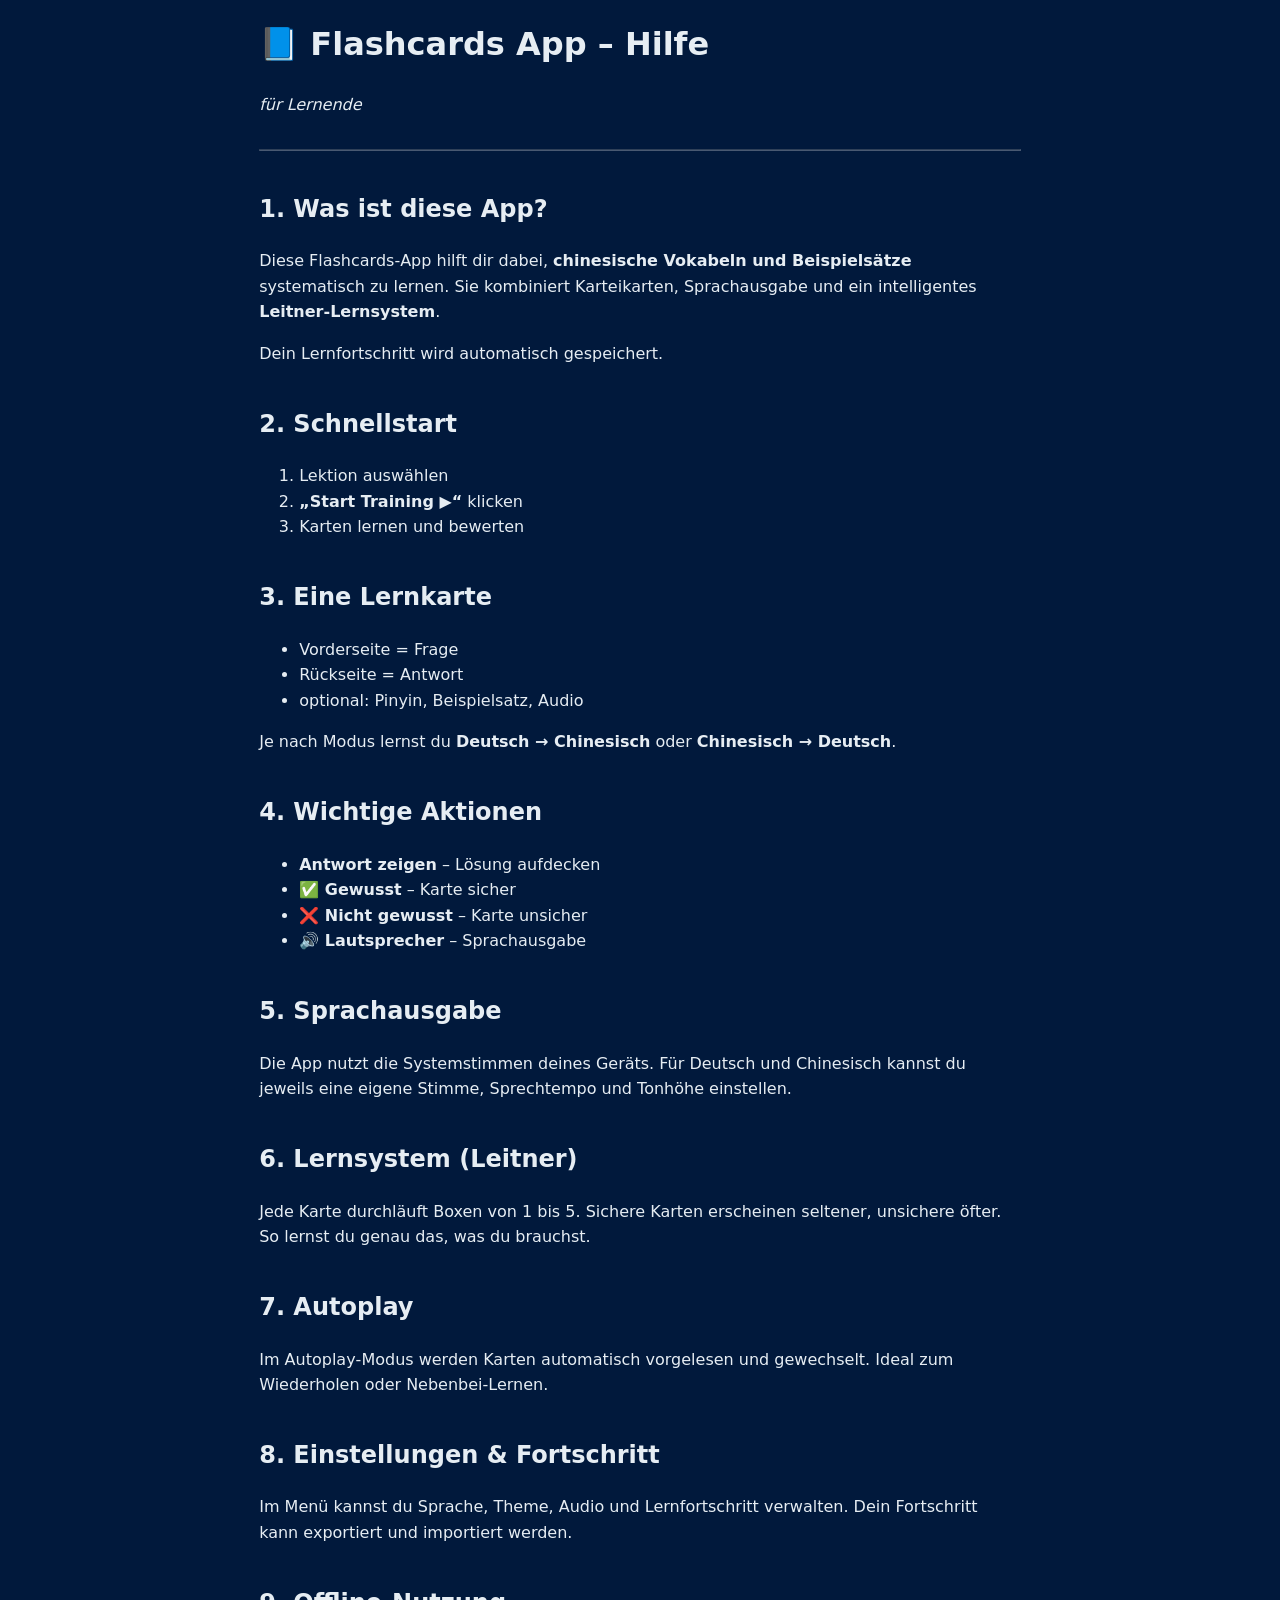
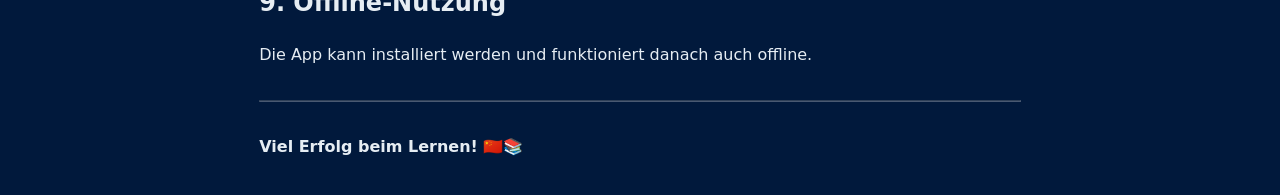
==== help.html @ fc51ca16 "Add files via upload" ====
<!DOCTYPE html>
<html lang="de">
<head>
  <meta charset="utf-8">
  <meta name="viewport" content="width=device-width, initial-scale=1">
  <title>Hilfe – Flashcards App</title>

  <!-- reuse your app styles -->
  <link rel="stylesheet" href="assets/css/style.css">

  <style>
    /* minimale Zusatzstyles nur für Hilfe */
    .help {
      max-width: 800px;
      margin: 0 auto;
      padding: 1.2rem;
      line-height: 1.6;
    }
    .help h1, .help h2 {
      margin-top: 1.6em;
    }
    .help h1 {
      margin-top: 0;
    }
    .help hr {
      margin: 2em 0;
      opacity: 0.3;
    }
  </style>
</head>

<body>
  <main class="help">

    <h1>📘 Flashcards App – Hilfe</h1>
    <p><em>für Lernende</em></p>

    <hr>

    <h2>1. Was ist diese App?</h2>
    <p>
      Diese Flashcards‑App hilft dir dabei, <strong>chinesische Vokabeln und Beispielsätze</strong>
      systematisch zu lernen. Sie kombiniert Karteikarten, Sprachausgabe und ein
      intelligentes <strong>Leitner‑Lernsystem</strong>.
    </p>
    <p>Dein Lernfortschritt wird automatisch gespeichert.</p>

    <h2>2. Schnellstart</h2>
    <ol>
      <li>Lektion auswählen</li>
      <li><strong>„Start Training ▶“</strong> klicken</li>
      <li>Karten lernen und bewerten</li>
    </ol>

    <h2>3. Eine Lernkarte</h2>
    <ul>
      <li>Vorderseite = Frage</li>
      <li>Rückseite = Antwort</li>
      <li>optional: Pinyin, Beispielsatz, Audio</li>
    </ul>

    <p>
      Je nach Modus lernst du
      <strong>Deutsch → Chinesisch</strong> oder
      <strong>Chinesisch → Deutsch</strong>.
    </p>

    <h2>4. Wichtige Aktionen</h2>
    <ul>
      <li><strong>Antwort zeigen</strong> – Lösung aufdecken</li>
      <li><strong>✅ Gewusst</strong> – Karte sicher</li>
      <li><strong>❌ Nicht gewusst</strong> – Karte unsicher</li>
      <li><strong>🔊 Lautsprecher</strong> – Sprachausgabe</li>
    </ul>

    <h2>5. Sprachausgabe</h2>
    <p>
      Die App nutzt die Systemstimmen deines Geräts.
      Für Deutsch und Chinesisch kannst du jeweils eine eigene Stimme,
      Sprechtempo und Tonhöhe einstellen.
    </p>

    <h2>6. Lernsystem (Leitner)</h2>
    <p>
      Jede Karte durchläuft Boxen von 1 bis 5. Sichere Karten erscheinen
      seltener, unsichere öfter. So lernst du genau das, was du brauchst.
    </p>

    <h2>7. Autoplay</h2>
    <p>
      Im Autoplay‑Modus werden Karten automatisch vorgelesen und gewechselt.
      Ideal zum Wiederholen oder Nebenbei‑Lernen.
    </p>

    <h2>8. Einstellungen & Fortschritt</h2>
    <p>
      Im Menü kannst du Sprache, Theme, Audio und Lernfortschritt verwalten.
      Dein Fortschritt kann exportiert und importiert werden.
    </p>

    <h2>9. Offline‑Nutzung</h2>
    <p>
      Die App kann installiert werden und funktioniert danach auch offline.
    </p>

    <hr>

    <p><strong>Viel Erfolg beim Lernen! 🇨🇳📚</strong></p>

  </main>
</body>
</html>
---- assets/css/style.css ----
/* Version 6.6 */
:root{  
	--bg: #01193C;
	--card: #12161b;
	--text: #e6edf3;
	--muted: #8fa1b3;
	--accent-text: #081018;
	--border: #283344;
	--accent: #7aa2f7;
	--good:#2e8b57; 
	--bad:#cc3333; 
	--unsure:#ffbd6b; 
    --primary-bg: var(--accent);
    --primary-border: var(--accent);
}

:root.light-orange {
    --bg: #ffbb55;
    --card: #ffffff;
    --text: #222;
    --muted: #555;
	--accent-text: #222;   /* dunkles Textgrau für bessere Lesbarkeit */
    --border: #bbbbbb;
	--accent: #ffbb55;    /* z.B. warmes Orange statt blau */
    --good:   #2e8b57;
    --bad:    #cc3333;
    --unsure: #cc9900;
    --primary-bg: var(--accent);
    --primary-border: var(--accent);
}		

/* Light-Warm (Abend, augenschonend) */
:root.light-warm {
    --bg: #c97c5d;
    --card: #F2E9DE;
    --text: #3a2f25;
    --muted: #6f5c4b;
    --accent-text: #3a2f25;
    --border: #e0d6c9;
    --accent: #c97c5d;
    --good:   #5a8f6a;
    --bad:    #b05a5a;
    --unsure: #b79a55;
    --primary-bg: var(--accent);
    --primary-border: var(--accent);
}

/* Light-Blue (modern, kühl) */
:root.light-blue {
    --bg: #3b82f6;
    --card: #ffffff;
    --text: #1f2a37;
    --muted: #4b5d73;
    --accent-text: #1f2a37;
    --border: #c9d7e5;
    --accent: #3b82f6;
    --good:   #2e8b57;
    --bad:    #c24141;
    --unsure: #d1a22f;
    --primary-bg: var(--accent);
    --primary-border: var(--accent);
}

/* ============================================================
   Header-Banner – Default (Dark Mode)
   ============================================================ */
.header-banner {
    content: url("../img/header.png");
    width: 100%;
    max-width: 1100px;
    height: auto;
    display: block;
    margin: 0 auto;
}
   
   /* ============================================================
   Header-Banner je nach Light/Dark Mode
   ============================================================ */
   
html.light-orange .header-banner {
    content: url("../img/header-light.png");
}
html.light-warm .header-banner {
    content: url("../img/header-warm.png");
}

html.light-blue .header-banner {
    content: url("../img/header-blue.png");
}

main.container {
    margin-top: 0px;
}


/* ============================================================
   SEMANTISCHE FARBROLLEN (Bedeutung, nicht Darstellung)
   UI benutzt NUR diese Variablen
   ============================================================ */

:root {
    /* Basisflächen */
    --color-bg:        var(--bg);
    --color-card:      var(--card);
    --color-border:    var(--border);

    /* Text */
    --color-text:      var(--text);
    --color-muted:     var(--muted);
    --color-accent-text: var(--accent-text);

    /* Aktionen / Status */
    --color-primary:   var(--accent);
    --color-positive:  var(--good);
    --color-negative:  var(--bad);
    --color-warning:   var(--unsure);

    /* Buttons */
    --color-primary-bg:     var(--primary-bg);
    --color-primary-border: var(--primary-border);
	
	--color-progress-strong:  var(--good);
	--color-progress-weak:    var(--unsure);
	--color-progress-bad:     var(--bad);
	--color-progress-neutral: var(--color-border);
	
	--color-table-known:   var(--color-positive);
	--color-table-unknown: var(--color-negative);
	--color-table-weak:    var(--color-warning);
	
	--color-selected-bg:    color-mix(in srgb, var(--color-primary) 15%, var(--color-card));
	--color-selected-border: var(--color-primary);
	--color-overlay: rgba(0,0,0,0.35);
}
		
*{box-sizing:border-box}

html,body{
    margin:0;
    padding:0;
    background: var(--color-bg);
    color: var(--color-text);

font-family:Inter,system-ui,-apple-system,Segoe UI,Roboto,"Helvetica Neue",Arial,sans-serif
}

.container{max-width:1100px;margin:24px auto;padding:0 12px}
header h1{margin:0 0 2px 0;font-size:26px;line-height:1.1}
.subtitle{margin:0 0 8px 0;color:var(--muted);font-size:14px}
.top-actions{display:flex;gap:10px;flex-wrap:wrap;align-items:center;margin-bottom:6px; margin-top:16px;} /* Etwas mehr Gap (10px) für bessere Gruppierung (Training + Autoplay) */
/* NEU: Kinder der Row flexibel machen, um Wrap zu vermeiden (schrumpfen proportional) */
.top-actions > * {
 flex-shrink: 1; /* Ermöglicht Schrumpfen bei Text-Änderungen, statt Wrap */
}
.small-label{font-size:12px;margin-right:2px}
.btn {
    background: var(--color-card);
    border: 1px solid var(--color-border);
    color: var(--color-text);

	padding:8px 12px;
	border-radius:8px;
	cursor:pointer; 
	flex-shrink: 1;
	}	/* Global: Buttons schrumpfen leicht bei Bedarf */
.btn.small{padding:6px 10px;font-size:12px}
.btn.large{padding:10px 16px;font-size:14px;font-weight:600}
.btn.primary{
	background: var(--primary-bg, var(--accent));
    border-color: var(--primary-border, var(--accent));
    color: var(--accent-text);
	font-weight:600; margin-top:12px; 
	flex: 0 1 auto; 
	white-space: nowrap; 
	transition: all 0.2s ease; 
	max-width: none;
}
.btn.ghost{background:transparent}
.btn.toggle {
    min-width: 84px;
    padding: 7px 10px;
}
.btn.toggle.active {
    background: var(--primary-bg, var(--accent));
    border-color: var(--primary-border, var(--accent));
    color: var(--accent-text);
}

.actions-inline {
    display: flex;
    gap: 10px;                    /* etwas mehr Gap für bessere Optik */
    flex-wrap: nowrap;
    justify-content: center;      /* zentriert die ganze Gruppe */
    width: 100%;    /* volle Breite des Containers nutzen */
    padding: 0 0px;	
    margin-bottom: 12px;
}

/* Alle Buttons in dieser Reihe gleichmäßig wachsen */
.actions-inline .btn {
    flex: 1 1 0;                  /* wichtig: gleichmäßig wachsen + schrumpfen */
    min-width: 0;                 /* erlaubt Schrumpfen unter Inhaltsbreite */
    padding: 8px 8px;            /* etwas mehr vertikales Padding für bessere Höhe */
    font-weight: 600;
    font-size: 14px;
    text-align: center;
    white-space: nowrap;
    border-radius: 8px;
    min-height: 28px;             /* einheitliche Höhe mit den anderen Buttons */
}

.training-group .btn {
 flex: 0 0 170px;
 min-width: 170px;
 width: 170px;
 white-space: nowrap;
 text-align: center;
 display: inline-flex;
 align-items: center;
 justify-content: center;
 box-sizing: border-box;
}

.training-group .btn:active {
 padding: 8px 12px;
 border: 1px solid var(--color-border);
 outline: none;
}

.training-group .btn.primary:active {
 border-color: var(--primary-border, var(--accent));
}

#btnAutoplay {
 background: var(--primary-bg, var(--accent)) !important;
 border-color: var(--primary-border, var(--accent)) !important;
 color: var(--accent-text) !important;
}

#btnAutoplay.primary {
 background: var(--primary-bg, var(--accent)) !important;
 border-color: var(--primary-border, var(--accent)) !important;
 color: var(--accent-text) !important;
}

/* NEU: Gruppe für Training + Autoplay (unter Sliders) – Flex-Row für nebeneinander */
.training-group {
 display: flex;
 gap: 16px;
 align-items: center;
 justify-content: center; /* Zentriert die Gruppe */
 margin-top: 12px; /* Abstand zu Sliders oben */
 flex-wrap: nowrap; /* NEU: Immer single-line auf Desktop (kein Wrap für die beiden Buttons) */
}
/* NEU: Autoplay als Primary (wenn Klasse hinzugefügt): Farblich identisch zum Training-Button */

/* Breitere und höhere Swap/Direction-Button */
.btn.swap {
 background: var(--color-primary-bg);
 border: 1px solid var(--color-primary-border);
 color: var(--color-accent-text);
 font-weight: 600; /* Bold für den Text */
 padding: 8px 10px; /* Höheres Padding (vertikal mehr für Zentrierung und Präsenz) */
 font-size: 16px; /* Geändert: Größere Schrift für den gesamten Text ("< Richtung >") */
 border-radius: 8px; /* Etwas abgerundeter für modernen Look */
 min-width: 84px; /* Minimale Breite, damit er sich ausdehnt */
 min-height: 38px; /* Höher für bessere Sichtbarkeit und Berührbarkeit */
 flex: 1 1 auto; /* Teilt Platz mit den Nachbarn */
 display: flex; /* Flexbox für perfekte Zentrierung */
 align-items: center; /* Vertikal zentriert */
 justify-content: center; /* Horizontal zentriert */
 text-align: center; /* Text zentriert (Fallback) */
 line-height: 1.2; /* Etwas mehr Zeilenhöhe für den Text */
 white-space: nowrap; /* Verhindert Umbruch des Texts */
}

.card{
    background: var(--color-card);
    border: 1px solid var(--color-border);
	border-radius:12px;
	padding:14px 14px 10px;
	margin-bottom:14px
}

.lbl{display:block;margin-bottom:6px;color:var(--muted)}
.hint{color:var(--muted);font-size:12px}
.grid-2{display:grid;grid-template-columns:1fr 1fr;gap:12px}

.pane{
    border:1px solid var(--color-border);
    background: var(--color-card);
	border-radius:10px;
	padding:12px
}

.select,
.input {
    width: 100%;
    background: var(--color-card);
    border: 1px solid var(--color-border);
    color: var(--color-text);
    border-radius: 8px;
    padding: 10px;
    min-height: 42px;
}

.controls{display:flex;gap:10px;flex-wrap:wrap;margin-top:8px}
.stack{display:flex;flex-direction:column;gap:8px}
.prompt-box{border: 2px solid var(--border);border-radius:12px;padding:12px}
.prompt{font-size:20px}
.prompt.big{font-size:20px;font-weight:800}
.prompt.sub{color:var(--color-text);margin-bottom:6px}
.prompt.small{font-size:16px}
.solution{margin-top:12px}
.sol{position:relative;border:1px solid var(--border);border-radius:12px;padding:12px}
.sol .sol-part{margin-bottom:10px}
.sol .sol-text{font-size:20px;white-space:pre-wrap}
.sol.masked .sol-text{filter:blur(10px); opacity:0.05; user-select:none}
.card-controls{display:flex;gap:12px;justify-content:center;margin-top:10px}
.card-controls.second{margin-top:6px}
.stats-bar{margin-top:8px;color:#a7b5c5;font-size:13px;text-align:center}
.debug {
  position: fixed;
  inset: 5% 5% auto 5%;
  background: var(--color-card);
  border: 1px solid var(--color-border);
  border-radius: 12px;
  box-shadow: 0 10px 40px rgba(0,0,0,.25);
  z-index: 1000;
  display: flex;
  flex-direction: column;
  color: var(--color-text);
}
.debug.hidden{display:none}
.debug-head{display:flex;justify-content:space-between;align-items:center;border-bottom:1px solid #2b3646;padding:8px 10px}
.debug-head .title{font-weight:800}
.debug-body{padding:10px;overflow:auto;max-height:70vh}
.debug-section{margin-bottom:12px}
.debug-section .h{font-weight:600;margin-bottom:6px;color:var(--color-text)}
#dbgVoices .voice{display:flex;gap:10px;align-items:center;border:1px solid #2b3646;border-radius:8px;padding:6px;margin-bottom:6px}
#dbgVoices .voice .meta{font-size:12px;color:var(--color-text)}
#dbgVoices .voice .name{font-weight:600}

/* ========================================================
   Verbessertes Voice Panel Layout
   ======================================================== */

#dbgVoices .voice {
    display: flex;
    flex-wrap: wrap;           /* erlaubt Umbruch bei sehr schmalen Bildschirmen */
    gap: 12px;
    align-items: center;
    border: 1px solid #2b3646;
    border-radius: 10px;
    padding: 12px 14px;
    margin-bottom: 10px;
    background: var(--color-card);
}

#dbgVoices .voice .name {
    font-weight: 600;
    font-size: 15px;
    flex: 1 1 100%;            /* nimmt volle Breite */
    margin-bottom: 4px;
}

#dbgVoices .voice .meta {
    font-size: 13px;
    color: var(--text);
    flex: 1 1 100%;            /* auch volle Breite */
    margin-bottom: 8px;
}

#dbgVoices .voice .actions {
    display: flex;
    gap: 8px;
    margin-left: auto;         /* schiebt Buttons nach rechts */
    flex-shrink: 0;
}

#dbgVoices .voice .btn {
    padding: 8px 14px;
    font-size: 13px;
    white-space: nowrap;
}

/* Kleineres "Probehören" */
#dbgVoices .voice .btn.ghost {
    padding: 8px 12px;
}

/* Responsive: Auf sehr kleinen Bildschirmen Buttons untereinander */
@media (max-width: 380px) {
    #dbgVoices .voice .actions {
        flex-direction: column;
        width: 100%;
    }
    
    #dbgVoices .voice .btn {
        width: 100%;
    }
}


.mode-inline{display:flex;gap:14px;align-items:center;flex-wrap:wrap; justify-content: center;} /* Mehr Gap für Balance mit höherem Button */

/* NEU: Gleiche Höhe wie Swap-Button für die Sprache-Items (links/rechts) – höheres Padding und min-height */
.mode-item {
    background: var(--color-card);
    border: 1px solid var(--color-border);
    color: var(--color-text);
	border-radius:8px;
	padding:8px 16px; /* NEU: Höheres Padding (8px vertikal), passt zu Swap (8px) */ 
	font-weight:600; min-width:84px; 
	min-height:38px; /* NEU: Gleiche min-height wie Swap (40px) für Balance */ 
	flex:1 1 auto; 
	display: flex; 
	align-items: center; 
	justify-content: center; 
	text-align: center;} /* Zentrierung der Beschriftungen (z.B. "DE"/"ZH") – horizontal/vertikal perfekt */
.btn.swap{font-weight:600;padding:8px 10px}
.gap-row input[type=range]{width:100%}
.two-col{display:flex; flex-wrap:wrap; gap:10px}
.two-col > *{flex:1 1 calc(50% - 10px); max-width:calc(50% - 10px)}
.voice-btn{width:100%}
.voice-config{display:flex;flex-direction:column;gap:6px}
.voice-range{width:100%}
.ratebar{display:flex;gap:8px;justify-content:center;align-items:stretch;flex-wrap:nowrap;margin:10px 0 6px}
.ratebar .btn{flex:0 0 calc((100% - 16px)/3); max-width:calc((100% - 16px)/3); white-space:nowrap; overflow:hidden; text-overflow:ellipsis; padding:16px 12px}
@media(max-width:480px){ .ratebar .btn{padding:12px 10px; font-size:12px} }
@media(max-width:460px){ header h1{font-size:20px} .subtitle{font-size:12px} }
@media(max-width:900px){.grid-2{grid-template-columns:1fr}}
/* NEUE REGELN: Anpassung der Schriftgröße für ZH Tempo (Rate) und ZH Tonhöhe (Pitch) */
#rateZhRange, #pitchZhRange {
 font-size: 16px; /* Größere Schrift für die Slider selbst (falls sie Labels haben) */
}
/* NEUE REGELN: Abstände anpassen für ZH-Sektion (und DE, falls ähnlich) */
.voice-config {
 gap: 10px; /* Erhöhtes Gap: Mehr Abstand zwischen allen Elementen (inkl. Button oben und Sliders) */
}

/* Speziell: Größerer Abstand direkt nach den Voice-Buttons (DE/ZH Stimme wählen) */
.voice-btn + .voice-config,
#btnVoiceDe + .voice-config,
#btnVoiceZh + .voice-config {
 margin-top: 8px; /* Zusätzlicher Abstand nach dem Button */
}
.voice-config > *:first-child { /* Erstes Element in der Config (z.B. Label "ZH Tempo") */
 margin-top: 12px; /* Mehr Abstand zum Button darüber – das macht den Unterschied */
}
/* Kleinerer Abstand der Labels zu den Sliders (ZH und DE) */
.voice-config .lbl { /* Überschreibt den globalen .lbl-Margin */
 margin-bottom: 2px; /* Stark reduziert: Labels sehr nah an den Sliders darunter */
 text-align: left; /* Andere Labels (z.B. in Voice-Config) bleiben linksbündig */
}
#rateZhVal, #pitchZhVal {
 margin-bottom: 0; /* Kein Abstand mehr – direkt über dem Slider */
}
#rateZhRange, #pitchZhRange,
#rateDeRange, #pitchDeRange {
 margin-top: 0;
 padding-top: 2px; /* Minimaler Puffer, falls nötig */
}

/* KONSISTENZ-REGELN: Einheitliche Schriftgröße (14px) für Labels und Buttons in Voice- und Gap-Bereichen */
.voice-btn { font-size: 14px; font-weight: 500; }
.voice-config .lbl { font-size: 14px; color: var(--muted); }
.gap-row .lbl { font-size: 14px; color: var(--muted); }
/* Anzeigewerte kleiner */
#rateZhVal, #pitchZhVal,
#rateDeVal, #pitchDeVal,
#gapVal { font-size: 12px; font-weight: 500; }
/* Optional globale Vereinheitlichung */
.voice-config .two-col > *,
#voiceZhConfig > *,
#voiceDeConfig > * {
 font-size: 14px;
}
/* Responsive: Mobile-Anpassungen */
@media (max-width: 480px) {
 .top-actions { margin-top: 12px; gap: 6px; }
 .training-group {
  gap: 14px;
  justify-content:center;
  flex-wrap:wrap;
  flex-direction:row;
 }
 .training-group .btn {
  flex: 0 0 130px;
  width: 130px;
  min-width: 130px;
 }
 .btn.primary { margin-top:8px; }
 .btn.swap { padding:8px 10px; min-height:38px; font-size:16px; }
 .mode-item { padding:8px 12px; min-height:38px; min-width:84px; font-size:13px; }
 .mode-inline, .actions-inline { gap:14px; }
 .actions-inline .btn {
  flex: 0 1 auto;
  min-width: 84px;
  width: auto;
 }
 .voice-btn, .voice-config .lbl, .gap-row .lbl { font-size:13px; }
 #rateZhVal, #pitchZhVal, #rateDeVal, #pitchDeVal, #gapVal { font-size:11px; }
 .voice-config { gap:6px; }
 .voice-config > *:first-child { margin-top:8px; }
 .voice-config .lbl { margin-bottom:3px; }
}

/* ============================================================
   Lektions-Fortschrittsbalken (Leitner) – semantisch & themekonform
   ============================================================ */

/* Kleiner Balken (z. B. in Listen – falls genutzt) */
.lesson-bar {
    display: inline-block;
    height: 6px;
    width: 60px;
    border-radius: 4px;
    background: var(--color-border);
    margin-left: 8px;
    vertical-align: middle;
    overflow: hidden;
}

/* Großer Balken unter der Karte */
.lesson-bar-large {
    width: 100%;
    height: 12px;
    background: var(--color-border);
    border-radius: 6px;
    position: relative;
    overflow: hidden;
}

/* ========================================================
   NEUE 5-Farben Fortschrittsbalken (Box 1–5)
   ======================================================== */

.lesson-bar-green3 {
    position: absolute;
    top: 0;
    left: 0;
    height: 100%;
    background: #0B6614;   /* #Dunkelgrün (Box 5) */
    z-index: 5;
}

.lesson-bar-green2 {
    position: absolute;
    top: 0;
    left: 0;
    height: 100%;
    background: #0D8119;     /* Mittelgrün (Box 4) */
    z-index: 4;
}

.lesson-bar-green1 {
    position: absolute;
    top: 0;
    left: 0;
    height: 100%;
    background: #10971D;     /* Hellgrün (Box 3) */
    z-index: 3;
}

.lesson-bar-yellow {
    position: absolute;
    top: 0;
    left: 0;
    height: 100%;
    background: #A1920F;   /* Gelb (Box 2) */
    z-index: 2;
}

.lesson-bar-red {
    position: absolute;
    top: 0;
    left: 0;
    height: 100%;
    background: #A13B0F;    /* Rot (Box 1) */
    z-index: 1;
}

.lesson-bar-grey {
    position: absolute;
    top: 0;
    left: 0;
    height: 100%;
    background: #C9D7E5; /* Grau (Box 0) */
    z-index: 0;
}


/* ================== BUTTON-KOSMETIK ================== */
.ratebar .btn { flex: 1 1 0; max-width: none; text-align:center; }
.card-controls .btn { flex: 1 1 0; max-width:none; text-align:center; }
.card-controls, .ratebar { justify-content:center; display:flex; }
.card-controls .btn, .ratebar .btn { min-width:100px; }
.ratebar { gap:28px; }
.card-controls { gap:8px; }
/* ================== JETZT AUFDECKEN ================== */


/* Flex Layout */
.card-controls {
 display:flex;
 justify-content: space-between;
 align-items: center;
 width: 80%;
 padding: 0 4px;
 gap: 8px;
}
#btnPrev, #btnNext {
 flex: 0 0 100px;
 min-height: 49px;
 border-radius: 12px;
 text-align:center;
}

#btnReveal::after {
 content: "";
}
/* Mindesthöhe */
#promptBox, #solBox {
 min-height: 32vh;
 display:flex;
 flex-direction:column;
 justify-content:flex-start;
 position:relative;
}

/* =======================================================
   Perfekte dreiteilige Button-Leiste (Zurück / Reveal / Next)
======================================================= */

.card-controls {
    display: grid;
    grid-template-columns: 1fr auto 1fr;   /* links und rechts füllen, Mitte bleibt kompakt */
    align-items: center;
    width: 100%;                           /* exakt so breit wie die Karte */
    gap: 12px;                             /* sinnvoller Abstand */
    padding: 0;
}

/* Linker Button = VOLLE linke Fläche */
#btnPrev {
    justify-self: stretch;                 /* füllt die ganze erste Spalte */
    width: 100%;
}

/* Mittlerer Button = kompakt, exakt zentriert */
#btnReveal {
	background: var(--accent) !important;
    border-color: var(--accent) !important;
    color: var(--accent-text) !important;
	flex: 1 1 auto;
	margin: 0 auto;
	text-align:center;
	font-weight: 600;
    justify-self: center;                  /* absolute Zentrierung */
    padding: 8px 16px;                     /* angenehme Breite */
    min-width: 80px;                      /* nicht zu klein */
    width: auto;                           /* bleibt kompakt */
	border-radius: 12px;
    max-width: 100px; 		        	   /* Überlauf in XS vermeiden */
	min-height: 49px;
	white-space: normal;	
}

/* Rechter Button = VOLLE rechte Fläche */
#btnNext {
    justify-self: stretch;                 /* füllt die ganze dritte Spalte */
    width: 100%;
}

/* Falls nötig: min-width entfernen für volle Flexibilität */
#btnPrev, #btnNext {
    min-width: 0 !important;       		   /* kein Überlaufen */
	min-height: 49px;
    white-space: nowrap;                   /* Text bleibt auf einer Zeile */
}

/* ============================================= */
/* ✅ Lautsprecher – sichtbar in Dark & Light    */
/* ============================================= */

.card-speaker {
    display: inline-flex;
    align-items: center;
    justify-content: center;
    width: 3.3rem;
    height: 3.3rem;
    font-size: 2rem;
    color: var(--color-text);
    opacity: 0.95;
    cursor: pointer;
}

.card-speaker svg {
    width: 2.2rem;
    height: 2.2rem;
    display: block;
}

#btnPlayQ, #btnPlayA { display:none !important; }
#promptBox .card-speaker { opacity:1 !important; }
#speakerQuestion, #speakerAnswer { color: var(--text); }


/*  ✅ FEHLEND GEWESEN: Größeres WORT‑PINYIN */
.pinyin-word {
    font-size: 22px;
    line-height: 1.4;
}

/* ✅ FEHLEND GEWESEN: POS‑Zeile */
.prompt.pos {
    font-size: 15px;
    color: var(--muted);
    margin-top: 4px;
    font-style: italic;
}

/* ✅ Karteninhalt horizontal zentrieren */
#promptBox, 
#solBox {
    text-align: center;
}

/* ✅ Zeilenabstand 2x für bessere Lesbarkeit */
#promptBox .prompt,
#solBox .sol-text {
    line-height: 1.6;
}
.section-title {
    display: flex;
    justify-content: space-between;
    align-items: center;
    font-weight: 600;
    margin-bottom: 8px;
}

.section-title .left  { text-align: left;  }
.section-title .right { text-align: right; }

/* Fortschrittszahlen in Lektionenliste sauber ausrichten */
.lesson-progress {
    display: inline-flex;
    align-items: center;
    justify-content: flex-start;
    gap: 10px;   /* ✅ Abstand zwischen 🟩 und 🟥 erhöhen */
    min-width: 120px; /* ✅ sorgt für vertikale Ausrichtung aller Zeilen */
}

/* Spalten mit Emoji + Zahl */
.lesson-progress span {
    display: inline-flex;
    align-items: center;
    gap: 4px;     /* Emoji + Zahl etwas trennen */
    font-variant-numeric: tabular-nums;  /* ✅ Zahlen monospaced → perfekt ausgerichtet */
}
/* ==============================================
   Überschrift für 5 Spalten Layout für Lektionen
   ============================================== */

#lessonSelect option {
    display: grid;
    grid-template-columns:
        100px   /* Lektion */
         35px   /* Karten */
         30px   /* strong (✅) */
         30px   /* weak   (🤔) */
         30px;  /* unknown (❌) */  
    gap: 8px;
    font-family: inherit;
    font-size: 14px;
    padding: 4px 6px;
}

/* Alignments + Farben */
#lessonSelect .col-lesson  { text-align: left; }
#lessonSelect .col-total   { text-align: right; }
#lessonSelect .col-known   { text-align: right; color: var(--good); }
#lessonSelect .col-unknown { text-align: right; color: var(--bad); }
#lessonSelect .col-percent { 
    text-align: right;
    font-weight: 600;
}

.lesson-table {
    display: flex;
    flex-direction: column;
    gap: 4px;
}

.lt-head {
    background: var(--color-card);
    border-bottom: 2px solid var(--color-border);
    font-weight: 600;
}

/* ================================
   Neue Spalte: Schwach (⚠️)
================================ */

.lt-known{ 
	color: var(--color-table-known);
	font-weight: 600;
}

.lt-weak {
    color: var(--color-table-weak);      
    font-weight: 600;
}

.lt-strong {
    color: var(--good);    
    font-weight: 600;
}

.lt-unknown {
    color: var(--color-table-unknown);    /* Rot */
    font-weight: 600;
}

#lessonSelect {
    display: none;
}

/* Scrollbare Lektionsliste */
.lesson-table {
    max-height: 260px;      /* Höhe frei wählbar */
    overflow-y: auto;
    padding-right: 6px;
    display: flex;
    flex-direction: column;
    gap: 4px;
}

/* Perfektes Grid für 5 Spalten */
.lt-row {
    display: grid;
    grid-template-columns:
       100px   /* Lektion */
        35px   /* Karten */
        30px   /* strong (✅) */
        30px   /* weak   (🤔) */
        30px;  /* unknown (❌) */

    gap: 8px;
    padding: 4px 6px;
    font-size: 14px;
    align-items: center;
    background: var(--color-card);
    border-radius: 6px;
    cursor: pointer;
}

/* ✅ Sticky Header oben fixiert */
.lt-head {
    position: sticky;
    top: 0;
    z-index: 5;
    background: var(--color-card);
    border-bottom: 2px solid var(--color-border);
    font-weight: 600;
    padding: 6px;
    border-bottom: 2px solid #1e2530;
}

/* Farben */
.lt-known   { color: var(--good); }
.lt-unknown { color: var(--bad);  }

/* Auswahlzustand */
.lt-row.selected {
	background: var(--color-selected-bg) !important;
    border-left: 4px solid var(--color-selected-border) !important;
}

/* ============================================================
   ✅ Menübutton Animation (⋮ → ×)
   ============================================================ */

body.menu-open #menuToggle {
    transform: rotate(90deg);
    transition: transform 0.25s ease, color 0.25s ease;
    color: transparent !important;
}

body.menu-open #menuToggle::before {
    content: "×";
    font-size: 32px;
    color: var(--text);
    position: absolute;
    top: 12px;
	right: 0px;
}

.side-menu {
    position: fixed;
    top: 0;
    right: -200px;
    width: 200px;
    height: 100vh;
    background: var(--card);
    border-left: 2px solid var(--border);
    padding: 20px;
    transition: right 0.3s ease;
    z-index: 999;
}

.side-menu.open {
    right: 0;
}

.side-menu h3 {
    margin-top: 0;
    margin-bottom: 12px;
    color: var(--text);
}

/* ============================================= */
/* ✅ Drei-Punkte-Menü Styling (statt Hamburger) */
/* ============================================= */

.app-header {
    position: relative;
}

#menuToggle {
    position: absolute;
    top: 6px;
    right: 16px;
    font-size: 44px;
 /*   font-weight: bold;    */
    cursor: pointer;
    z-index: 10;
    color: var(--text);
	z-index: 1000;
}

/* =======================
   Einstellungen Menü
   ======================= */
.menu-block {
    display: flex;
    flex-direction: column;
    gap: 10px;
    margin-bottom: 20px;
}

.menu-input {
    width: 100%;
    padding: 6px;
    border: 1px solid var(--border);
    background: var(--card);
    color: var(--text);
    border-radius: 6px;
    font-size: 14px;
}

/* ============================================= */
/* ✅ Lektionsliste – Zahlen rechtsbündig        */
/* ============================================= */

.lt-total,
.lt-known,
.lt-unknown,
.lt-percent {
    text-align: right;
    font-variant-numeric: tabular-nums;   /* monospaced Zahlen für perfekte Ausrichtung */
}



/* === Fix: Lautsprecher wieder unten rechts fixieren === */

#promptBox,
#solBox {
    position: relative !important;
}

.card-speaker {
    position: absolute !important;
    bottom: 8px !important;
    right: 8px !important;
}

/* ======================================== */
/* ✅ Größeres Umschalt-Symbol (⇄)          */
/* ======================================== */
#btnSwapMode {
    font-size: 24px !important;     /* größer */
    font-weight: 600 !important;    /* kräftiger */
    line-height: 1 !important;
    padding: 6px 14px !important;
}

/* ================================================= */
/* ✅ Mehr Abstand zwischen Umschalten & Reihenfolge */
/* ================================================= */
.mode-inline {
    margin-bottom: 12px !important;   /* vorher 8px → jetzt größer */
}

/* ============================================
   ✅ Mehr Abstand unterhalb des „Reihenfolge“-Buttons
   ============================================ */
.actions-inline {
    margin-bottom: 12px !important;   /* vorher effektiv ~8px */
}

/* =========================================== */
/* ✅ Wort-Pinyin Farben (für DE→ZH & ZH→DE)  */
/* =========================================== */

.pinyin-word {
    color: var(--text);      /* Dark-Mode: schön hell */
}

.menu-version {
    margin-top: 20px;
    padding-top: 10px;
    border-top: 1px solid var(--border);
    font-size: 12px;
    color: var(--muted);
    text-align: center;
}

/* ===========================================================
   DRAG-TO-CLOSE (glatte Bewegung beim Ziehen)
   =========================================================== */
.side-menu {
    touch-action: pan-y;
    transition: right 0.25s ease-out;
}

.side-menu.dragging {
    transition: none !important; /* kein Snap während des Ziehens */
}

/* =========================================
   ✅ Overlay für Tap-to-Close
   ========================================= */
#sideOverlay {
    position: fixed;
    inset: 0;
    background: var(--color-overlay);
    opacity: 0;
    pointer-events: none;
    transition: opacity 0.25s ease;
    z-index: 800; /* unter dem Menü selbst (999) */
}

.side-menu.open + #sideOverlay {
    opacity: 1;
    pointer-events: auto;
}

/* =======================================
   Fix: Titel & Fortschrittsbalken höher
======================================= */

/* Weniger Abstand oben IN der Karte */
#promptBox {
    padding-top: 6px !important;   /* vorher 12px → merklich höher */
}

/* Der eigentliche Titel (Wort) soll keinen extra Abstand nach oben haben */
#promptBox .prompt {
    margin-top: 0 !important;
}

/* Der Fortschrittsbalken über der Karte soll näher heranrücken */
.stats-bar {
    margin-bottom: 6px !important;   /* drückt ihn näher an die Karte */
}

/* Optional (falls nötig): Karte selbst oben etwas kompakter */
.card {
    padding-top: 10px !important;    /* vorher 14px */
}

.lesson-bar-green,
.lesson-bar-red,
.lesson-bar-yellow,
.lesson-bar-grey {
    position: absolute;
    top: 0;
    height: 100%;
}

/* ============================================================
   FIX: Alle Nummern in der Lektionsliste rechtsbündig ausrichten
   ============================================================ */

.lt-total,
.lt-unknown,
.lt-weak,
.lt-strong {
    text-align: right !important;
    font-variant-numeric: tabular-nums; /* sorgt für perfekte Spaltenausrichtung */
}
/* ============================================================
   Leitner ASCII Anzeige im Kartentitel
   ============================================================ */

.leitner-ascii {
    margin-left: 12px;
    font-family: ui-monospace, SFMono-Regular, Menlo, Monaco, Consolas, monospace;
    font-size: 14px;
    letter-spacing: 2px;
    color: var(--good);   /* grün */
    white-space: nowrap;
}
/* Leitner-ASCII im Kartentitel größer darstellen */
.leitner-ascii {
    font-size: 18px;          /* vorher ca. 14px */
    letter-spacing: 3px;      /* etwas mehr Luft zwischen Kästchen */
    line-height: 1;           /* verhindert vertikales Verrutschen */
}
/* ============================================================
   Navigations-Buttons fingerfreundlicher machen
   ============================================================ */

.card-controls .btn {
    padding-top: 14px;
    padding-bottom: 14px;
}
/* ============================================================
   Navigationsbuttons: alle gleich fingerfreundlich
   (inkl. Aufdecken)
============================================================ */

.card-controls .btn,
#btnReveal {
    padding-top: 6px !important;
    padding-bottom: 6px !important;

}
/* ============================================================
   Navigationsbuttons 4px tiefer positionieren
   ============================================================ */
   
#lessonStats {
    margin-bottom: 4px;
}
/* ============================================================
   Rate-Buttons etwas höher positionieren
   ============================================================ */

#rateBar {
    margin-top: 1px;
	margin-bottom: 0px;
}

#rateBar .btn {
    font-size: 14px;
}

/* ============================================================
   Rate-Buttons: seitliches Padding um 2px reduzieren
   ============================================================ */

#rateBar .btn {
    padding-left: 10px;
    padding-right: 10px;
}
	
/* ============================================================
   Rate-Buttons: äußere schmaler machen (min-width entfernen)
   ============================================================ */

#btnRateKnown,
#btnRateUnknown {
    min-width: 0 !important;
	min-height: 48px !important;
}

/* Gewusst & Nicht gewusst: schmaler */
#btnRateKnown,
#btnRateUnknown {
    flex: 0.8 1 0 !important;
}

/* ============================================================
   FINAL FIX – Bewertungsbuttons mit kräftigen farbigen Rahmen
   ============================================================ */

/* Nicht gewußt – ROT */
#rateBar #btnRateUnknown {
    border: 3px solid var(--color-negative) !important;
	border-radius:12px;
    background-clip: padding-box;
}

/* Gewußt – GRÜN */
#rateBar #btnRateKnown {
    border: 3px solid var(--color-positive) !important;
	border-radius:12px;
    background-clip: padding-box;
}
/* ============================================================
   Header-Banner (PNG statt Text-Header)
   ============================================================ */

.app-header {
    margin-bottom: 12px;      /* Abstand zur Karte */
    text-align: center;
}

.header-banner {
    width: 100%;
    max-width: 1100px;        /* passt zu .container */
    height: auto;
    display: block;
    margin: 0 auto;
}
/* Entfernt den Standardabstand ganz oben */
html, body {
    margin: 0;
    padding: 0;
}
.app-header {
    padding-left: 0px;
    padding-right: 0px;
}


/* ============================================================
   ZENTRALE TYPOGRAFIE – FRAGE & ANTWORT
   Alle Schriftanpassungen für Karten an EINER Stelle
   ============================================================ */

/* ------------------------------------------------------------
   FRAGEKARTE (PROMPT)
   ------------------------------------------------------------ */

/* Hauptwort auf der Fragekarte (z.B. Deutsch oder Hanzi) */
#promptWord {
    font-size: 23px;          /* Grundgröße */
    font-weight: 400;         /* fett (stärker als normal) */
    line-height: 1.4;
}

/* Zusatz unter dem Wort (z.B. Pinyin bei ZH→DE) */
#promptWordSub {
    font-size: 18px;
    font-weight: 400;
    opacity: 1;
	line-height: 1.4;
	margin-bottom: 0px;
}

/* Wortart (POS) */
#promptPOS {
    font-size: 17px;
    font-style: italic;
    opacity: 0.9;
	line-height: 1.2;
	margin-bottom: 6px;
}

/* Beispielsatz auf der Fragekarte */
#promptSent {
    font-size: 18px;
    font-weight: 400;
    line-height: 1.4;
    margin-top: 8px;
}


/* ------------------------------------------------------------
   ANTWORTKARTE (LÖSUNG)
   ------------------------------------------------------------ */

/* Hauptwort in der Antwort (Hanzi oder Übersetzung) */
#solWord {
    font-size: 22px; /* +1px für bessere Hanzi-Lesbarkeit */
    font-weight: 400;           /* fett */
    line-height: 1.4;
	margin-bottom: 4px;
}

/* Pinyin in der Antwort */
#solWord .zh-pinyin {
    font-size: 18px;          /* bewusst kleiner als Hanzi */
    font-weight: 400;
    opacity: 1;
	margin-bottom: 4px;
}

/* Beispielsatz in der Antwort */
#solSent {
    font-size: 18px;
    font-weight: 400;
    line-height: 1.6;
    margin-top: 10px;
}


/* ------------------------------------------------------------
   GEMEINSAM (optional feinjustierbar)
   ------------------------------------------------------------ */

/* Basis-Lesbarkeit für beide Karten */
#promptBox,
#solBox {
    text-align: center;
}

/* Schriftglättung für bessere Darstellung auf allen Systemen */
#promptBox,
#solBox {
    -webkit-font-smoothing: antialiased;
    -moz-osx-font-smoothing: grayscale;
}

/* ============================================================
   Prompt- & Solution-Box: einheitliche Border
   ============================================================ */

#promptBox,
#solBox {
    border: 2px solid var(--color-border);
}
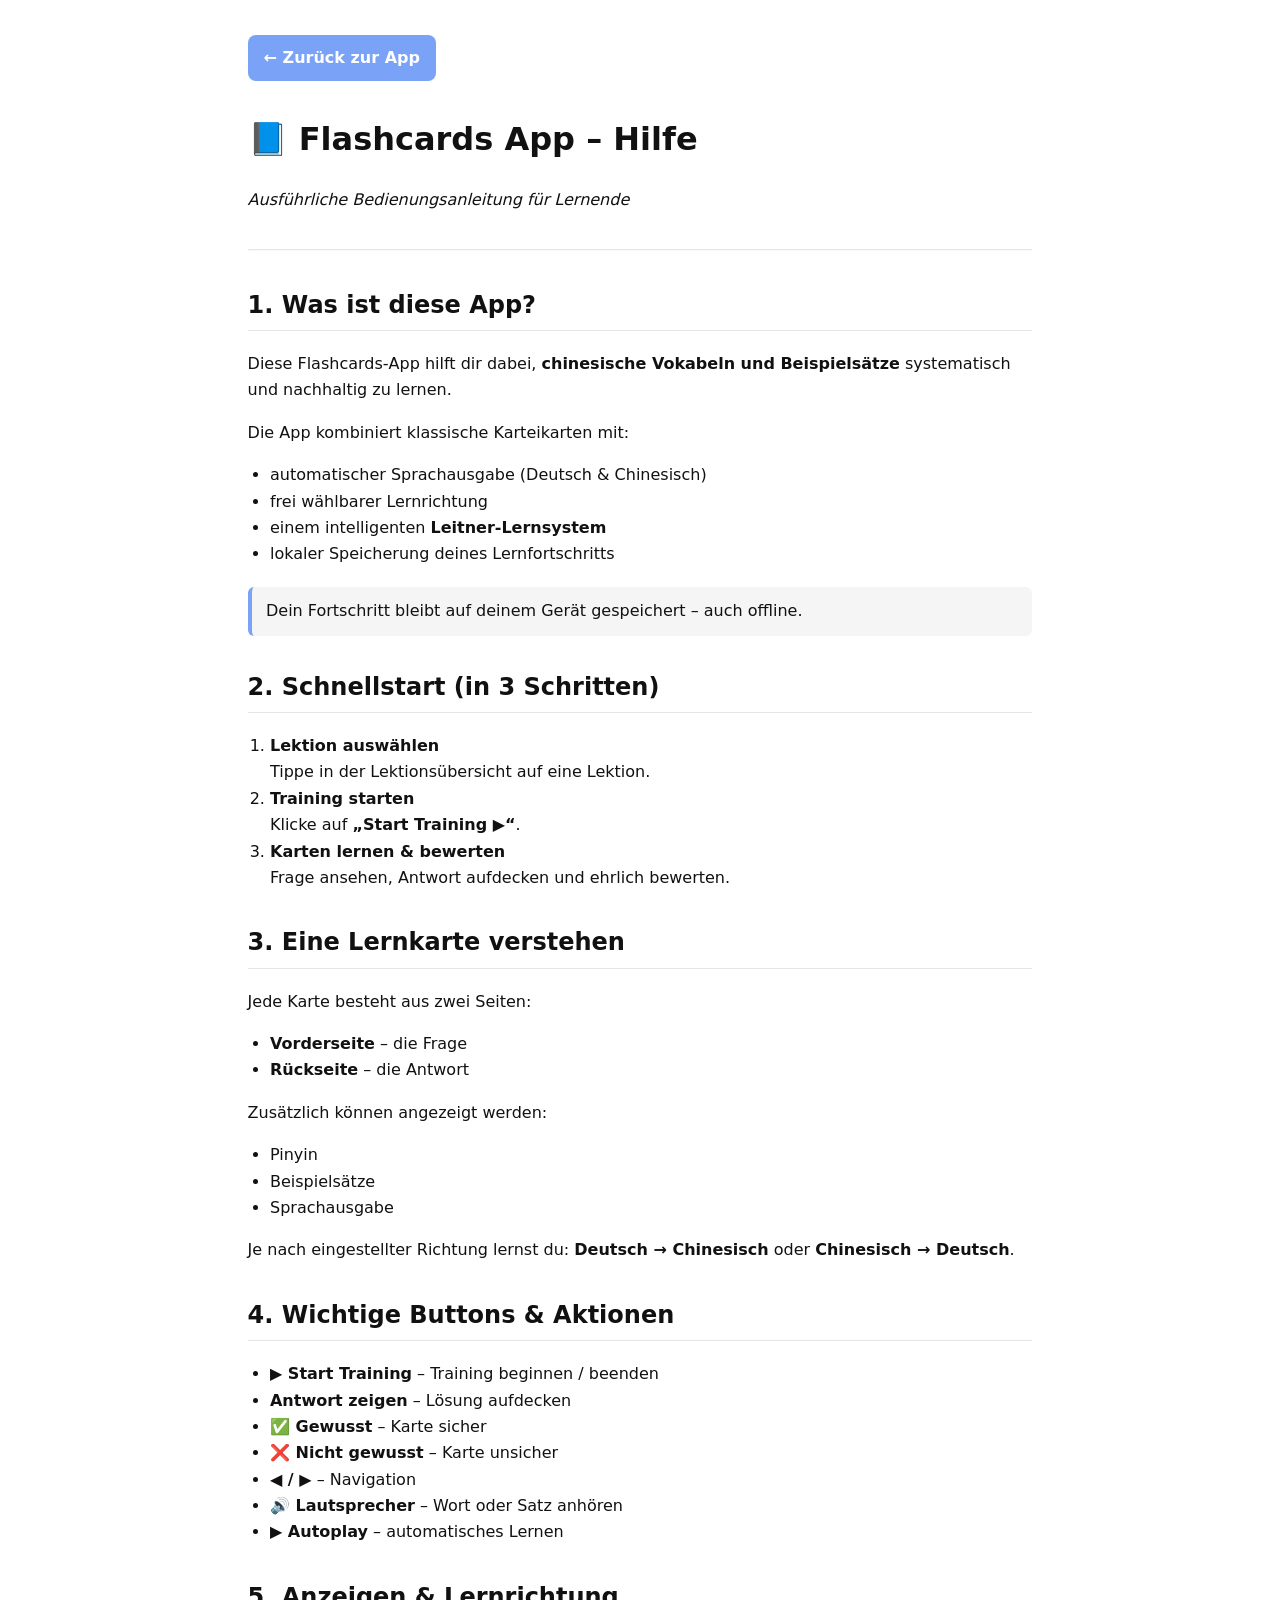
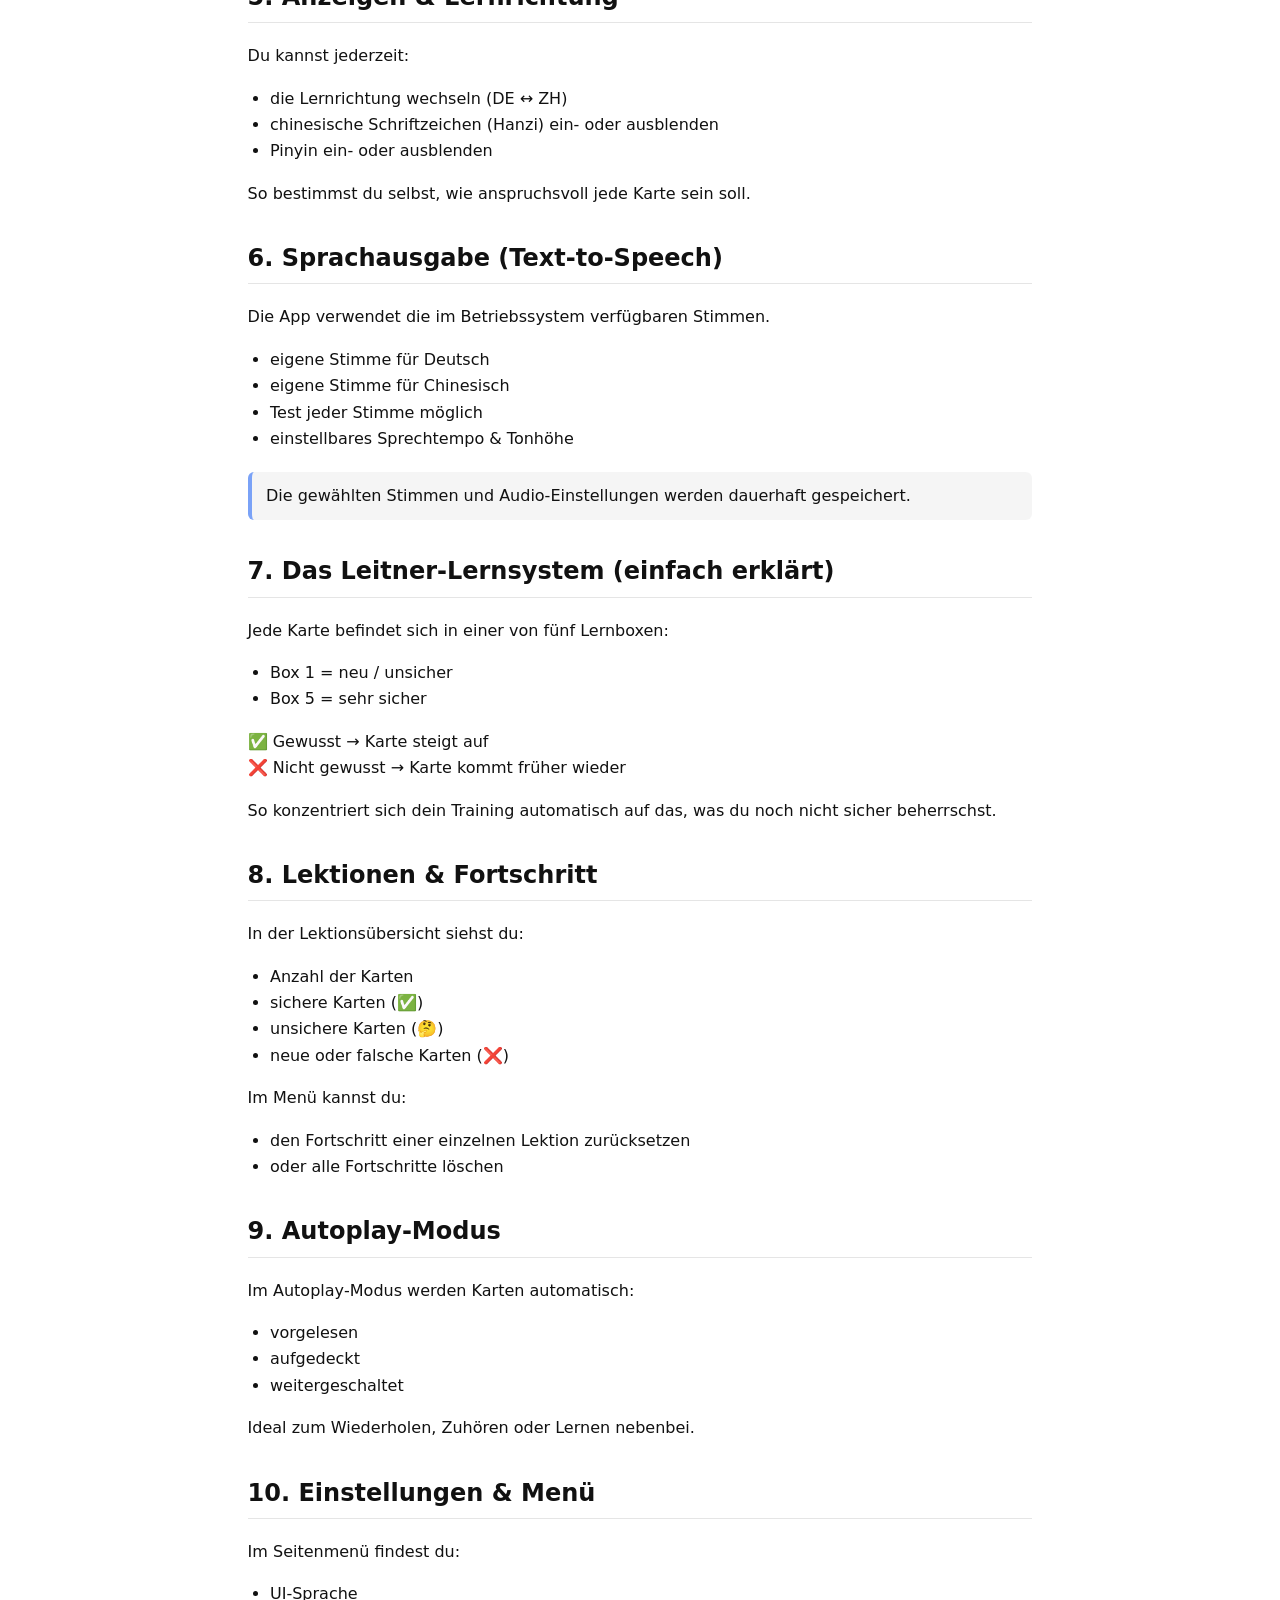
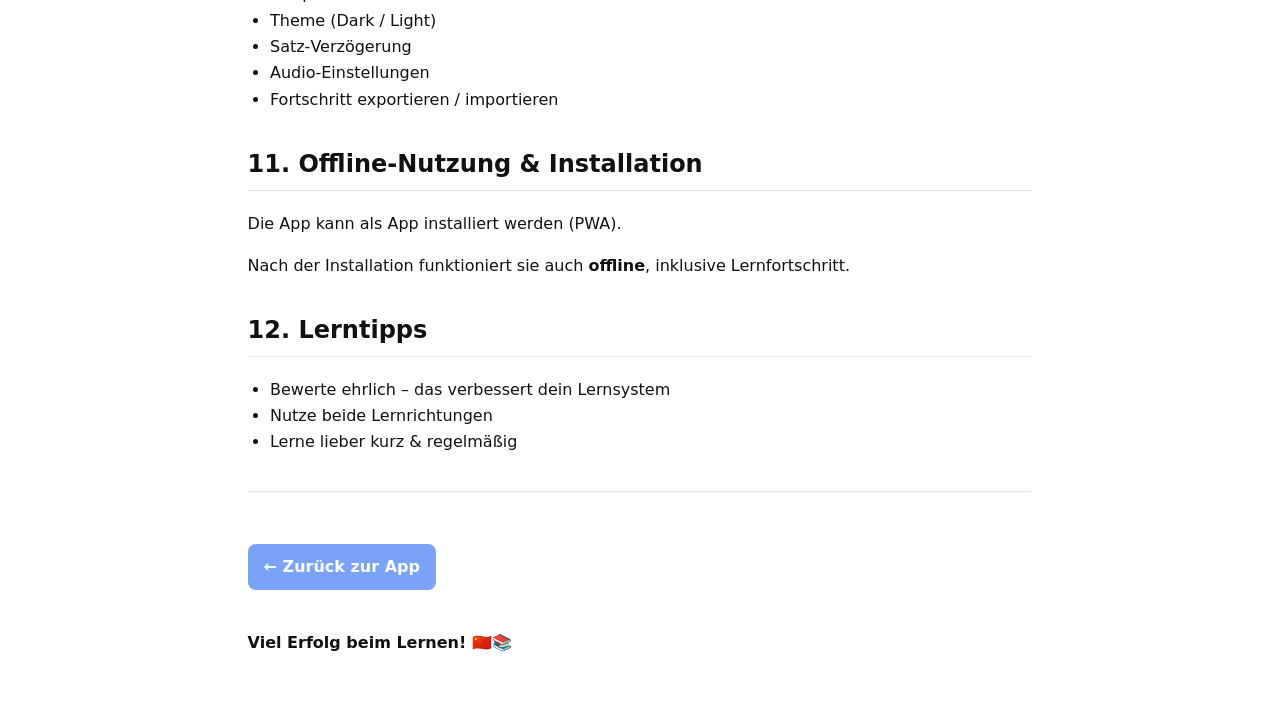
==== commit 99c59983: "Add files via upload" ====
--- a/help.html
+++ b/help.html
@@ -5,26 +5,64 @@
   <meta name="viewport" content="width=device-width, initial-scale=1">
   <title>Hilfe – Flashcards App</title>
 
-  <!-- reuse your app styles -->
+  <!-- Bestehendes App-CSS wiederverwenden -->
   <link rel="stylesheet" href="assets/css/style.css">
 
   <style>
-    /* minimale Zusatzstyles nur für Hilfe */
+    /* Zusatzstyles nur für die Hilfe */
+    body {
+      background: var(--bg-main, #fff);
+      color: var(--text-main, #111);
+    }
+
     .help {
-      max-width: 800px;
+      max-width: 820px;
       margin: 0 auto;
-      padding: 1.2rem;
-      line-height: 1.6;
-    }
-    .help h1, .help h2 {
-      margin-top: 1.6em;
-    }
+      padding: 1.2rem 1.1rem 3rem;
+      line-height: 1.65;
+    }
+
     .help h1 {
-      margin-top: 0;
-    }
+      margin-top: 0.5rem;
+    }
+
+    .help h2 {
+      margin-top: 2rem;
+      border-bottom: 1px solid rgba(0,0,0,0.1);
+      padding-bottom: 0.3rem;
+    }
+
+    .help ul,
+    .help ol {
+      padding-left: 1.4rem;
+    }
+
     .help hr {
-      margin: 2em 0;
-      opacity: 0.3;
+      margin: 2.2rem 0;
+      opacity: 0.25;
+    }
+
+    .back-btn {
+      display: inline-block;
+      margin: 1rem 0 1.5rem;
+      padding: 0.6rem 1rem;
+      border-radius: 8px;
+      text-decoration: none;
+      font-weight: 600;
+      background: var(--accent, #3b82f6);
+      color: #fff;
+    }
+
+    .back-btn:active {
+      transform: scale(0.98);
+    }
+
+    .note {
+      background: rgba(0,0,0,0.04);
+      border-left: 4px solid var(--accent, #3b82f6);
+      padding: 0.7rem 0.9rem;
+      margin: 1.2rem 0;
+      border-radius: 6px;
     }
   </style>
 </head>
@@ -32,78 +70,192 @@
 <body>
   <main class="help">
 
+    <a href="index.html" class="back-btn">← Zurück zur App</a>
+
     <h1>📘 Flashcards App – Hilfe</h1>
-    <p><em>für Lernende</em></p>
+    <p><em>Ausführliche Bedienungsanleitung für Lernende</em></p>
 
     <hr>
 
     <h2>1. Was ist diese App?</h2>
     <p>
-      Diese Flashcards‑App hilft dir dabei, <strong>chinesische Vokabeln und Beispielsätze</strong>
-      systematisch zu lernen. Sie kombiniert Karteikarten, Sprachausgabe und ein
-      intelligentes <strong>Leitner‑Lernsystem</strong>.
-    </p>
-    <p>Dein Lernfortschritt wird automatisch gespeichert.</p>
-
-    <h2>2. Schnellstart</h2>
+      Diese Flashcards‑App hilft dir dabei,
+      <strong>chinesische Vokabeln und Beispielsätze</strong>
+      systematisch und nachhaltig zu lernen.
+    </p>
+    <p>
+      Die App kombiniert klassische Karteikarten mit:
+    </p>
+    <ul>
+      <li>automatischer Sprachausgabe (Deutsch & Chinesisch)</li>
+      <li>frei wählbarer Lernrichtung</li>
+      <li>einem intelligenten <strong>Leitner‑Lernsystem</strong></li>
+      <li>lokaler Speicherung deines Lernfortschritts</li>
+    </ul>
+
+    <div class="note">
+      Dein Fortschritt bleibt auf deinem Gerät gespeichert – auch offline.
+    </div>
+
+    <h2>2. Schnellstart (in 3 Schritten)</h2>
     <ol>
-      <li>Lektion auswählen</li>
-      <li><strong>„Start Training ▶“</strong> klicken</li>
-      <li>Karten lernen und bewerten</li>
+      <li>
+        <strong>Lektion auswählen</strong><br>
+        Tippe in der Lektionsübersicht auf eine Lektion.
+      </li>
+      <li>
+        <strong>Training starten</strong><br>
+        Klicke auf <b>„Start Training ▶“</b>.
+      </li>
+      <li>
+        <strong>Karten lernen & bewerten</strong><br>
+        Frage ansehen, Antwort aufdecken und ehrlich bewerten.
+      </li>
     </ol>
 
-    <h2>3. Eine Lernkarte</h2>
-    <ul>
-      <li>Vorderseite = Frage</li>
-      <li>Rückseite = Antwort</li>
-      <li>optional: Pinyin, Beispielsatz, Audio</li>
-    </ul>
-
-    <p>
-      Je nach Modus lernst du
+    <h2>3. Eine Lernkarte verstehen</h2>
+    <p>Jede Karte besteht aus zwei Seiten:</p>
+    <ul>
+      <li><strong>Vorderseite</strong> – die Frage</li>
+      <li><strong>Rückseite</strong> – die Antwort</li>
+    </ul>
+
+    <p>Zusätzlich können angezeigt werden:</p>
+    <ul>
+      <li>Pinyin</li>
+      <li>Beispielsätze</li>
+      <li>Sprachausgabe</li>
+    </ul>
+
+    <p>
+      Je nach eingestellter Richtung lernst du:
       <strong>Deutsch → Chinesisch</strong> oder
       <strong>Chinesisch → Deutsch</strong>.
     </p>
 
-    <h2>4. Wichtige Aktionen</h2>
-    <ul>
+    <h2>4. Wichtige Buttons & Aktionen</h2>
+    <ul>
+      <li><strong>▶ Start Training</strong> – Training beginnen / beenden</li>
       <li><strong>Antwort zeigen</strong> – Lösung aufdecken</li>
       <li><strong>✅ Gewusst</strong> – Karte sicher</li>
       <li><strong>❌ Nicht gewusst</strong> – Karte unsicher</li>
-      <li><strong>🔊 Lautsprecher</strong> – Sprachausgabe</li>
-    </ul>
-
-    <h2>5. Sprachausgabe</h2>
-    <p>
-      Die App nutzt die Systemstimmen deines Geräts.
-      Für Deutsch und Chinesisch kannst du jeweils eine eigene Stimme,
-      Sprechtempo und Tonhöhe einstellen.
-    </p>
-
-    <h2>6. Lernsystem (Leitner)</h2>
-    <p>
-      Jede Karte durchläuft Boxen von 1 bis 5. Sichere Karten erscheinen
-      seltener, unsichere öfter. So lernst du genau das, was du brauchst.
-    </p>
-
-    <h2>7. Autoplay</h2>
-    <p>
-      Im Autoplay‑Modus werden Karten automatisch vorgelesen und gewechselt.
-      Ideal zum Wiederholen oder Nebenbei‑Lernen.
-    </p>
-
-    <h2>8. Einstellungen & Fortschritt</h2>
-    <p>
-      Im Menü kannst du Sprache, Theme, Audio und Lernfortschritt verwalten.
-      Dein Fortschritt kann exportiert und importiert werden.
-    </p>
-
-    <h2>9. Offline‑Nutzung</h2>
-    <p>
-      Die App kann installiert werden und funktioniert danach auch offline.
-    </p>
+      <li><strong>◀ / ▶</strong> – Navigation</li>
+      <li><strong>🔊 Lautsprecher</strong> – Wort oder Satz anhören</li>
+      <li><strong>▶︎ Autoplay</strong> – automatisches Lernen</li>
+    </ul>
+
+    <h2>5. Anzeigen & Lernrichtung</h2>
+    <p>
+      Du kannst jederzeit:
+    </p>
+    <ul>
+      <li>die Lernrichtung wechseln (DE ↔ ZH)</li>
+      <li>chinesische Schriftzeichen (Hanzi) ein‑ oder ausblenden</li>
+      <li>Pinyin ein‑ oder ausblenden</li>
+    </ul>
+
+    <p>
+      So bestimmst du selbst, wie anspruchsvoll jede Karte sein soll.
+    </p>
+
+    <h2>6. Sprachausgabe (Text‑to‑Speech)</h2>
+    <p>
+      Die App verwendet die im Betriebssystem verfügbaren Stimmen.
+    </p>
+    <ul>
+      <li>eigene Stimme für Deutsch</li>
+      <li>eigene Stimme für Chinesisch</li>
+      <li>Test jeder Stimme möglich</li>
+      <li>einstellbares Sprechtempo & Tonhöhe</li>
+    </ul>
+
+    <div class="note">
+      Die gewählten Stimmen und Audio‑Einstellungen werden dauerhaft gespeichert.
+    </div>
+
+    <h2>7. Das Leitner‑Lernsystem (einfach erklärt)</h2>
+    <p>
+      Jede Karte befindet sich in einer von fünf Lernboxen:
+    </p>
+    <ul>
+      <li>Box 1 = neu / unsicher</li>
+      <li>Box 5 = sehr sicher</li>
+    </ul>
+
+    <p>
+      ✅ Gewusst → Karte steigt auf<br>
+      ❌ Nicht gewusst → Karte kommt früher wieder
+    </p>
+
+    <p>
+      So konzentriert sich dein Training automatisch auf das,
+      was du noch nicht sicher beherrschst.
+    </p>
+
+    <h2>8. Lektionen & Fortschritt</h2>
+    <p>
+      In der Lektionsübersicht siehst du:
+    </p>
+    <ul>
+      <li>Anzahl der Karten</li>
+      <li>sichere Karten (✅)</li>
+      <li>unsichere Karten (🤔)</li>
+      <li>neue oder falsche Karten (❌)</li>
+    </ul>
+
+    <p>
+      Im Menü kannst du:
+    </p>
+    <ul>
+      <li>den Fortschritt einer einzelnen Lektion zurücksetzen</li>
+      <li>oder alle Fortschritte löschen</li>
+    </ul>
+
+    <h2>9. Autoplay‑Modus</h2>
+    <p>
+      Im Autoplay‑Modus werden Karten automatisch:
+    </p>
+    <ul>
+      <li>vorgelesen</li>
+      <li>aufgedeckt</li>
+      <li>weitergeschaltet</li>
+    </ul>
+
+    <p>
+      Ideal zum Wiederholen, Zuhören oder Lernen nebenbei.
+    </p>
+
+    <h2>10. Einstellungen & Menü</h2>
+    <p>
+      Im Seitenmenü findest du:
+    </p>
+    <ul>
+      <li>UI‑Sprache</li>
+      <li>Theme (Dark / Light)</li>
+      <li>Satz‑Verzögerung</li>
+      <li>Audio‑Einstellungen</li>
+      <li>Fortschritt exportieren / importieren</li>
+    </ul>
+
+    <h2>11. Offline‑Nutzung & Installation</h2>
+    <p>
+      Die App kann als App installiert werden (PWA).
+    </p>
+    <p>
+      Nach der Installation funktioniert sie auch <strong>offline</strong>,
+      inklusive Lernfortschritt.
+    </p>
+
+    <h2>12. Lerntipps</h2>
+    <ul>
+      <li>Bewerte ehrlich – das verbessert dein Lernsystem</li>
+      <li>Nutze beide Lernrichtungen</li>
+      <li>Lerne lieber kurz & regelmäßig</li>
+    </ul>
 
     <hr>
+
+    <a href="index.html" class="back-btn">← Zurück zur App</a>
 
     <p><strong>Viel Erfolg beim Lernen! 🇨🇳📚</strong></p>
 
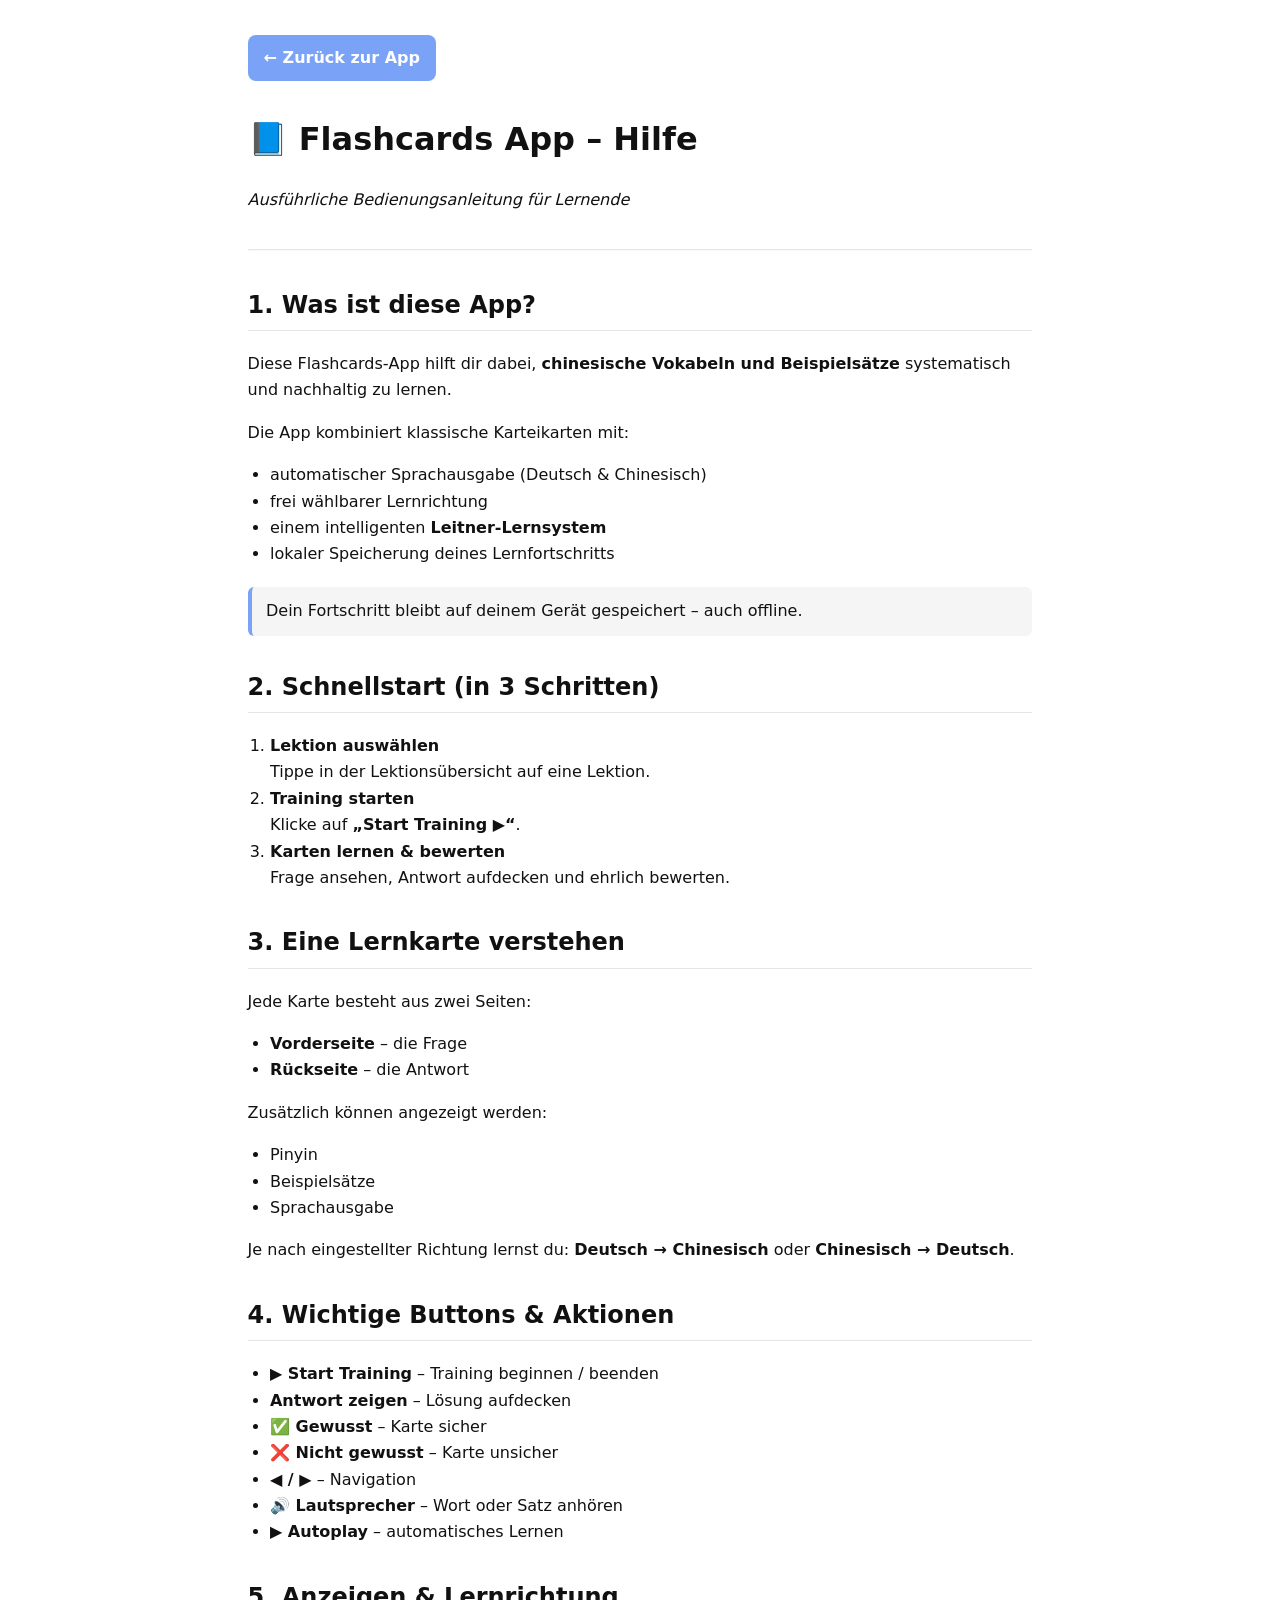
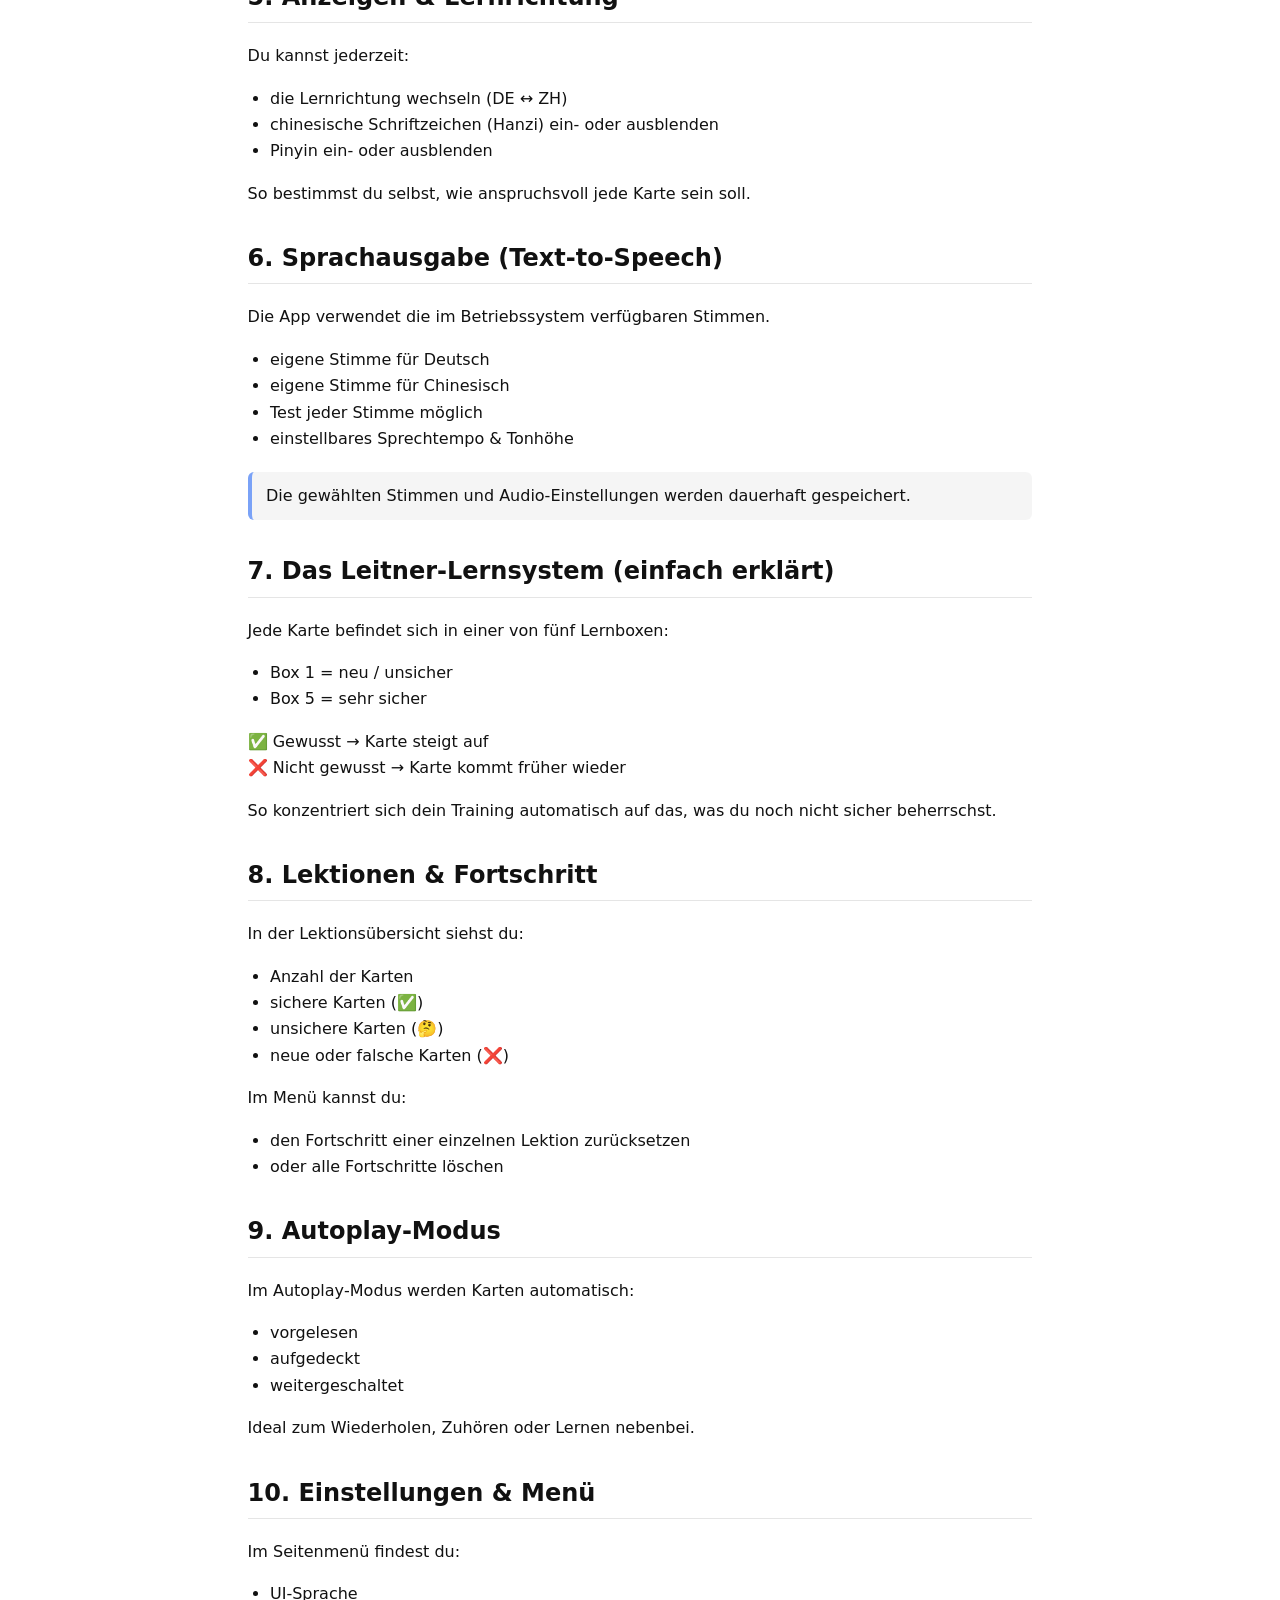
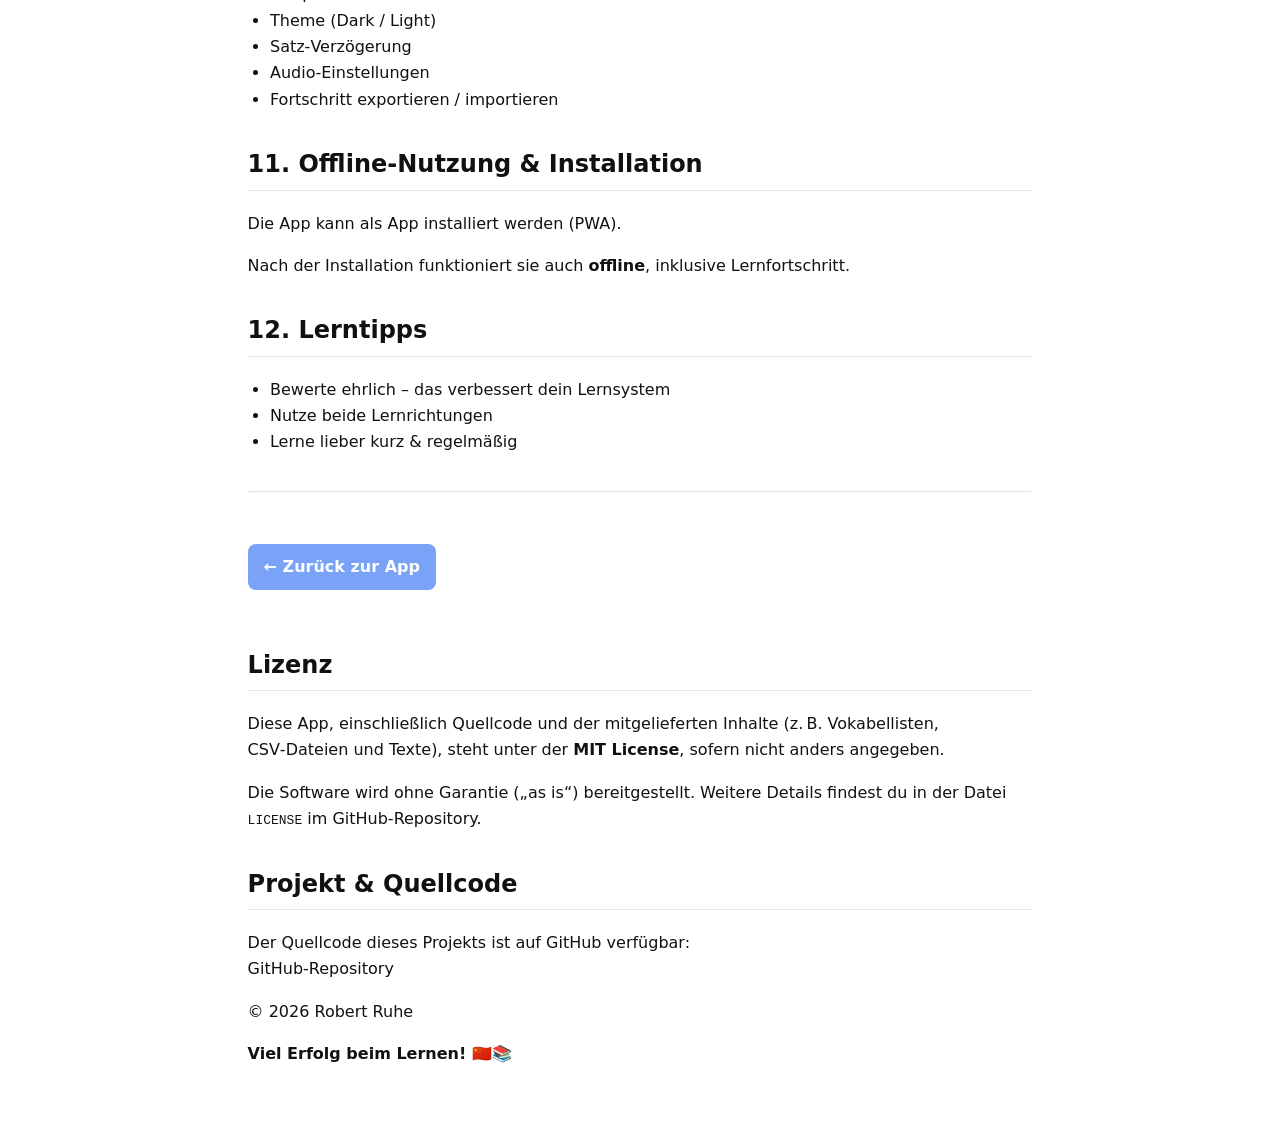
==== commit c105653a: "Add files via upload" ====
--- a/help.html
+++ b/help.html
@@ -1,4 +1,32 @@
 <!DOCTYPE html>
+<script>
+(function () {
+  const origin = location.origin;
+  let path = location.pathname;
+
+  // help.html entfernen
+  path = path.replace(/\/help\.html$/, "");
+
+  // führenden Slash entfernen
+  const parts = path.split("/").filter(Boolean);
+
+  // GitHub Pages Standard:
+  // https://username.github.io/repo-name/
+  if (origin.endsWith(".github.io") && parts.length >= 1) {
+    const username = origin.replace("https://", "").replace(".github.io", "");
+    const repo = parts[0];
+
+    const repoUrl = `https://github.com/${username}/${repo}`;
+
+    const el = document.getElementById("repo-link");
+    if (el) {
+      el.href = repoUrl;
+      el.textContent = repoUrl;
+    }
+  }
+})();
+</script>
+
 <html lang="de">
 <head>
   <meta charset="utf-8">
@@ -256,7 +284,31 @@
     <hr>
 
     <a href="index.html" class="back-btn">← Zurück zur App</a>
-
+	<h2>Lizenz</h2>
+
+	<p>
+	Diese App, einschließlich Quellcode und der mitgelieferten Inhalte
+	(z. B. Vokabellisten, CSV‑Dateien und Texte), steht unter der
+	<strong>MIT License</strong>, sofern nicht anders angegeben.
+	</p>
+
+	<p>
+	Die Software wird ohne Garantie („as is“) bereitgestellt.
+	Weitere Details findest du in der Datei <code>LICENSE</code>
+	im GitHub‑Repository.
+	</p>
+
+	<h2>Projekt & Quellcode</h2>
+
+	<p>
+	Der Quellcode dieses Projekts ist auf GitHub verfügbar:
+	<br>
+	GitHub‑Repository</a>
+	</p>
+	
+	<p>
+	© 2026 Robert Ruhe
+	</p>
     <p><strong>Viel Erfolg beim Lernen! 🇨🇳📚</strong></p>
 
   </main>
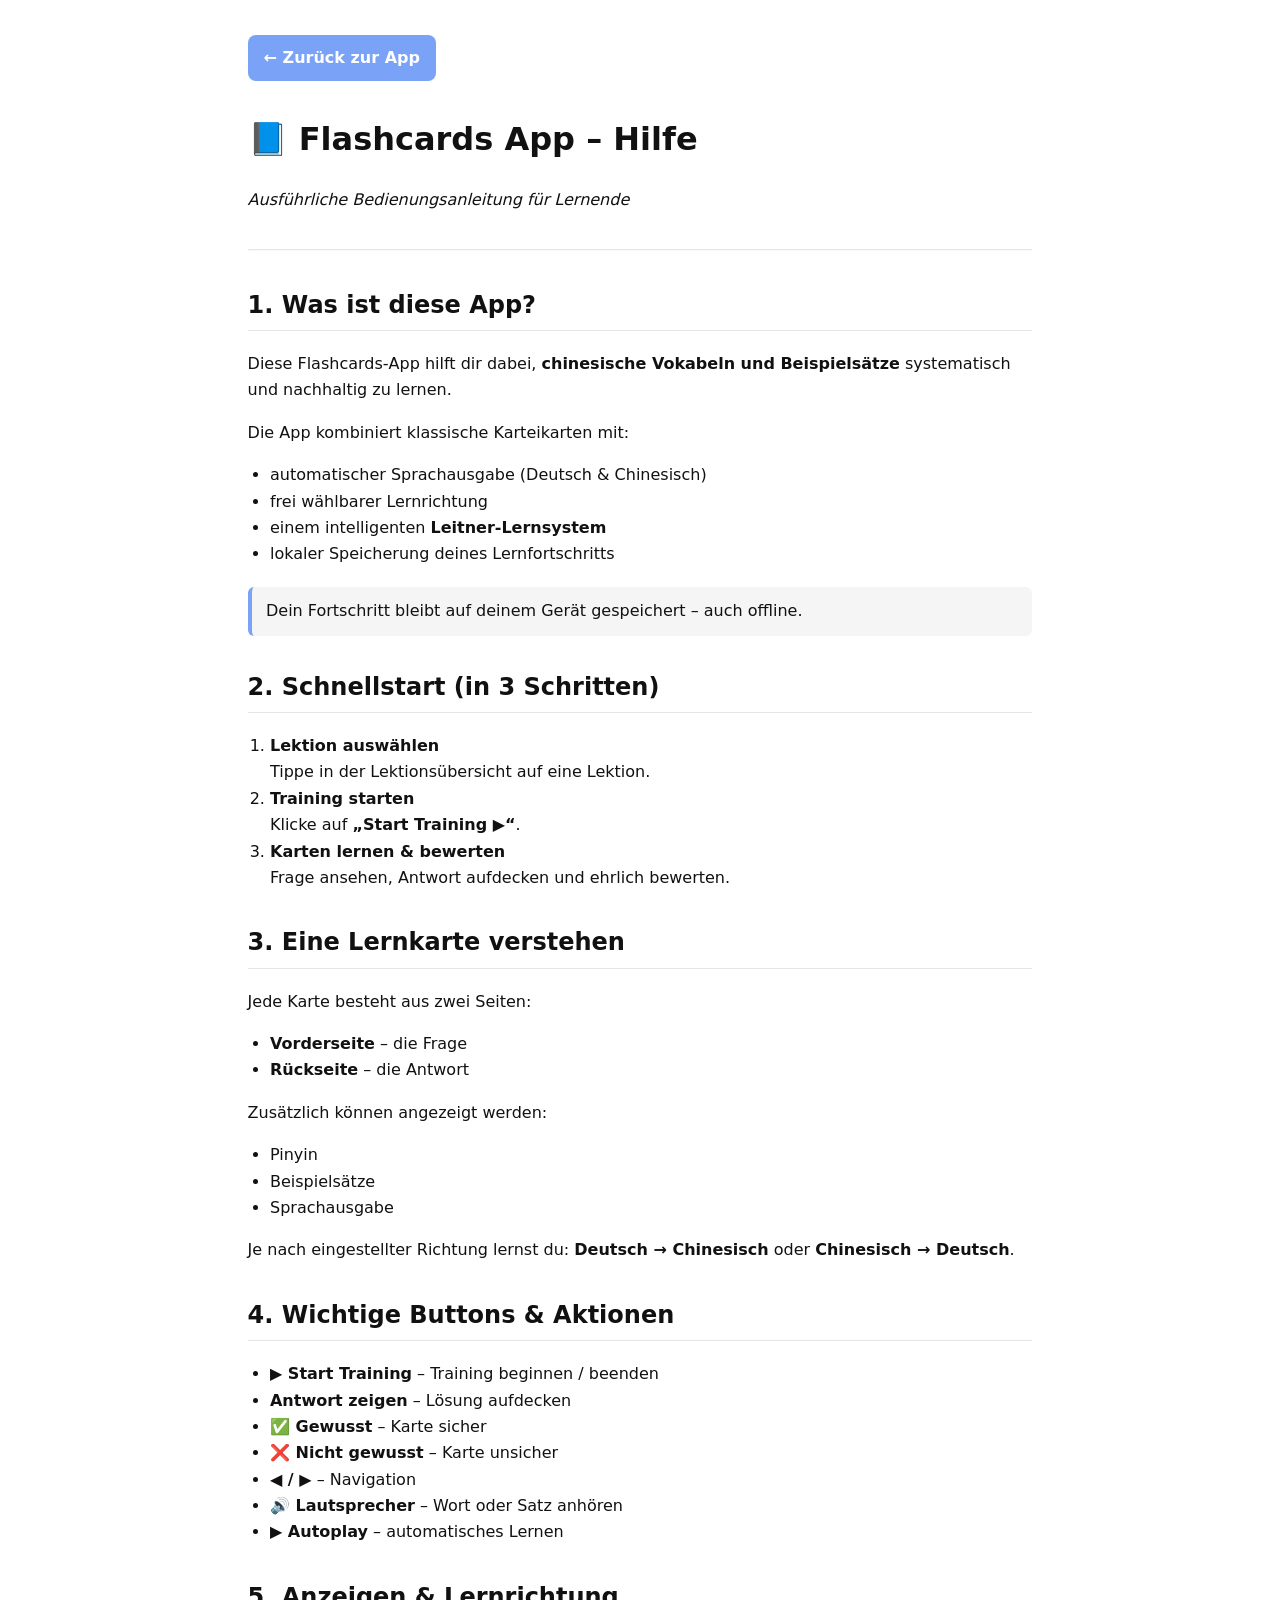
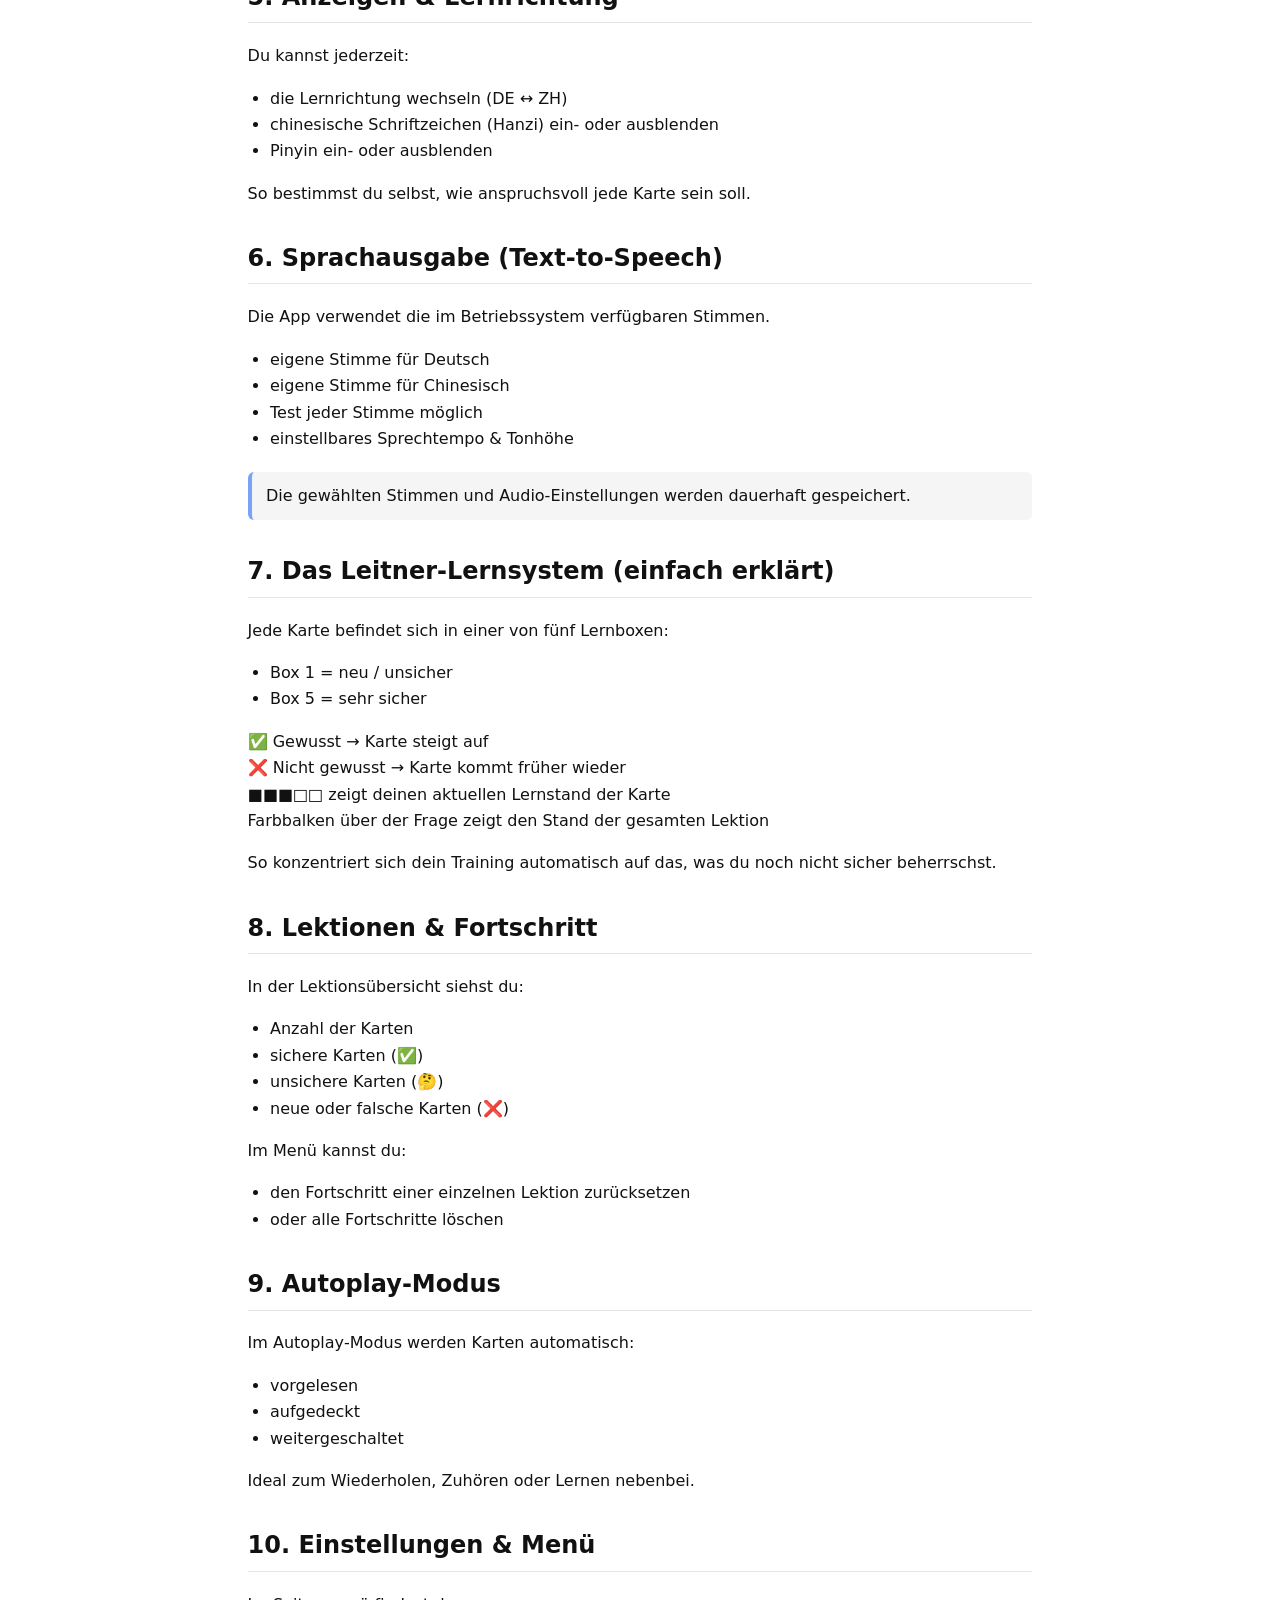
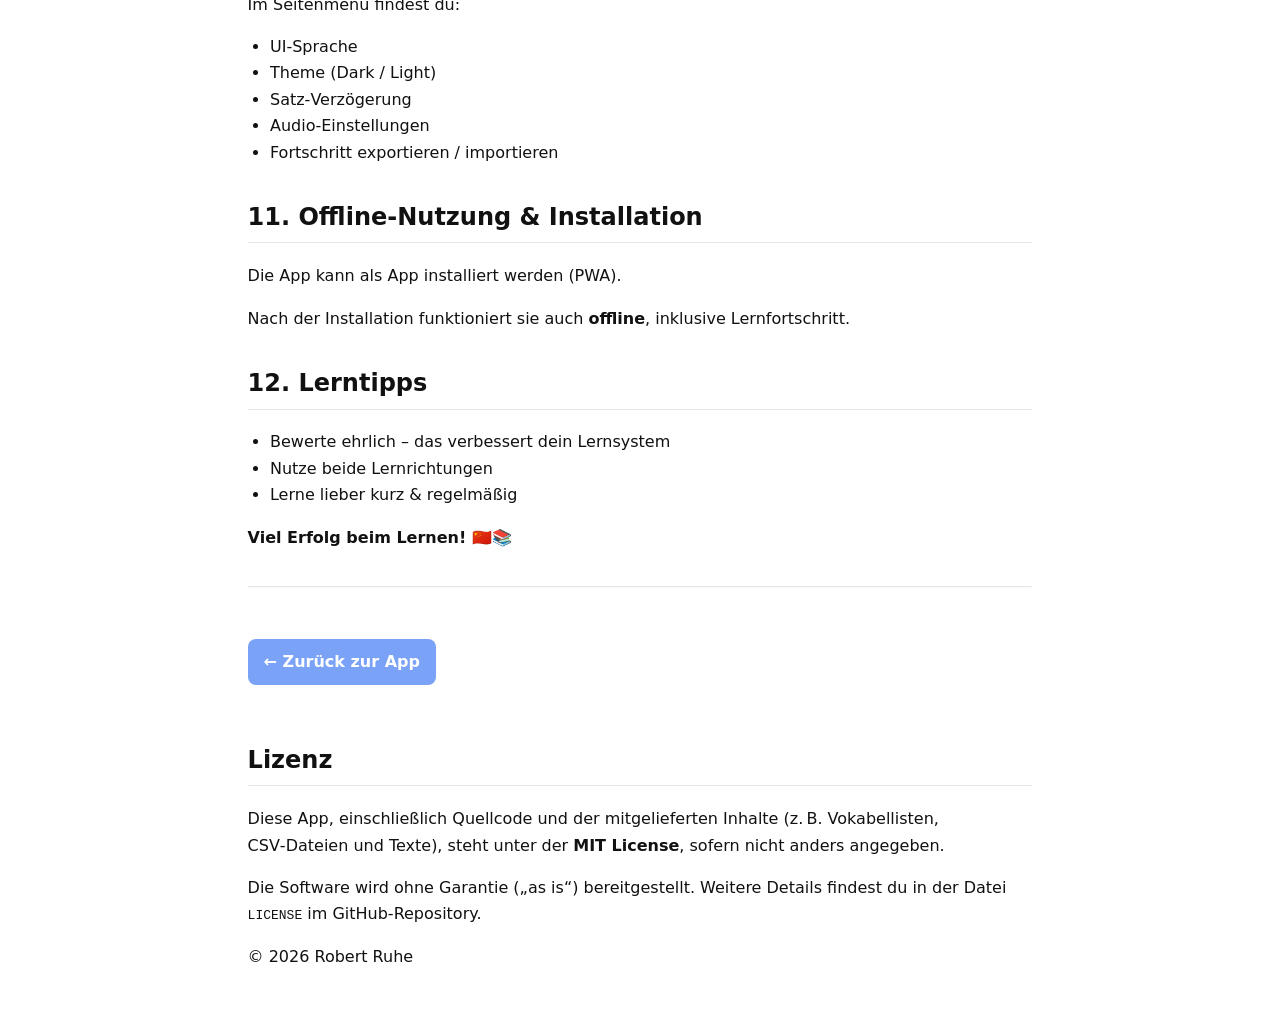
==== commit bb176fc9: "Add files via upload" ====
--- a/help.html
+++ b/help.html
@@ -1,32 +1,4 @@
 <!DOCTYPE html>
-<script>
-(function () {
-  const origin = location.origin;
-  let path = location.pathname;
-
-  // help.html entfernen
-  path = path.replace(/\/help\.html$/, "");
-
-  // führenden Slash entfernen
-  const parts = path.split("/").filter(Boolean);
-
-  // GitHub Pages Standard:
-  // https://username.github.io/repo-name/
-  if (origin.endsWith(".github.io") && parts.length >= 1) {
-    const username = origin.replace("https://", "").replace(".github.io", "");
-    const repo = parts[0];
-
-    const repoUrl = `https://github.com/${username}/${repo}`;
-
-    const el = document.getElementById("repo-link");
-    if (el) {
-      el.href = repoUrl;
-      el.textContent = repoUrl;
-    }
-  }
-})();
-</script>
-
 <html lang="de">
 <head>
   <meta charset="utf-8">
@@ -212,7 +184,9 @@
 
     <p>
       ✅ Gewusst → Karte steigt auf<br>
-      ❌ Nicht gewusst → Karte kommt früher wieder
+      ❌ Nicht gewusst → Karte kommt früher wieder<br>
+	  ■■■□□ zeigt deinen aktuellen Lernstand der Karte<br>
+	  Farbbalken über der Frage zeigt den Stand der gesamten Lektion
     </p>
 
     <p>
@@ -280,6 +254,7 @@
       <li>Nutze beide Lernrichtungen</li>
       <li>Lerne lieber kurz & regelmäßig</li>
     </ul>
+    <p><strong>Viel Erfolg beim Lernen! 🇨🇳📚</strong></p>
 
     <hr>
 
@@ -298,19 +273,10 @@
 	im GitHub‑Repository.
 	</p>
 
-	<h2>Projekt & Quellcode</h2>
-
-	<p>
-	Der Quellcode dieses Projekts ist auf GitHub verfügbar:
-	<br>
-	GitHub‑Repository</a>
-	</p>
-	
 	<p>
 	© 2026 Robert Ruhe
 	</p>
-    <p><strong>Viel Erfolg beim Lernen! 🇨🇳📚</strong></p>
-
+  
   </main>
 </body>
 </html>
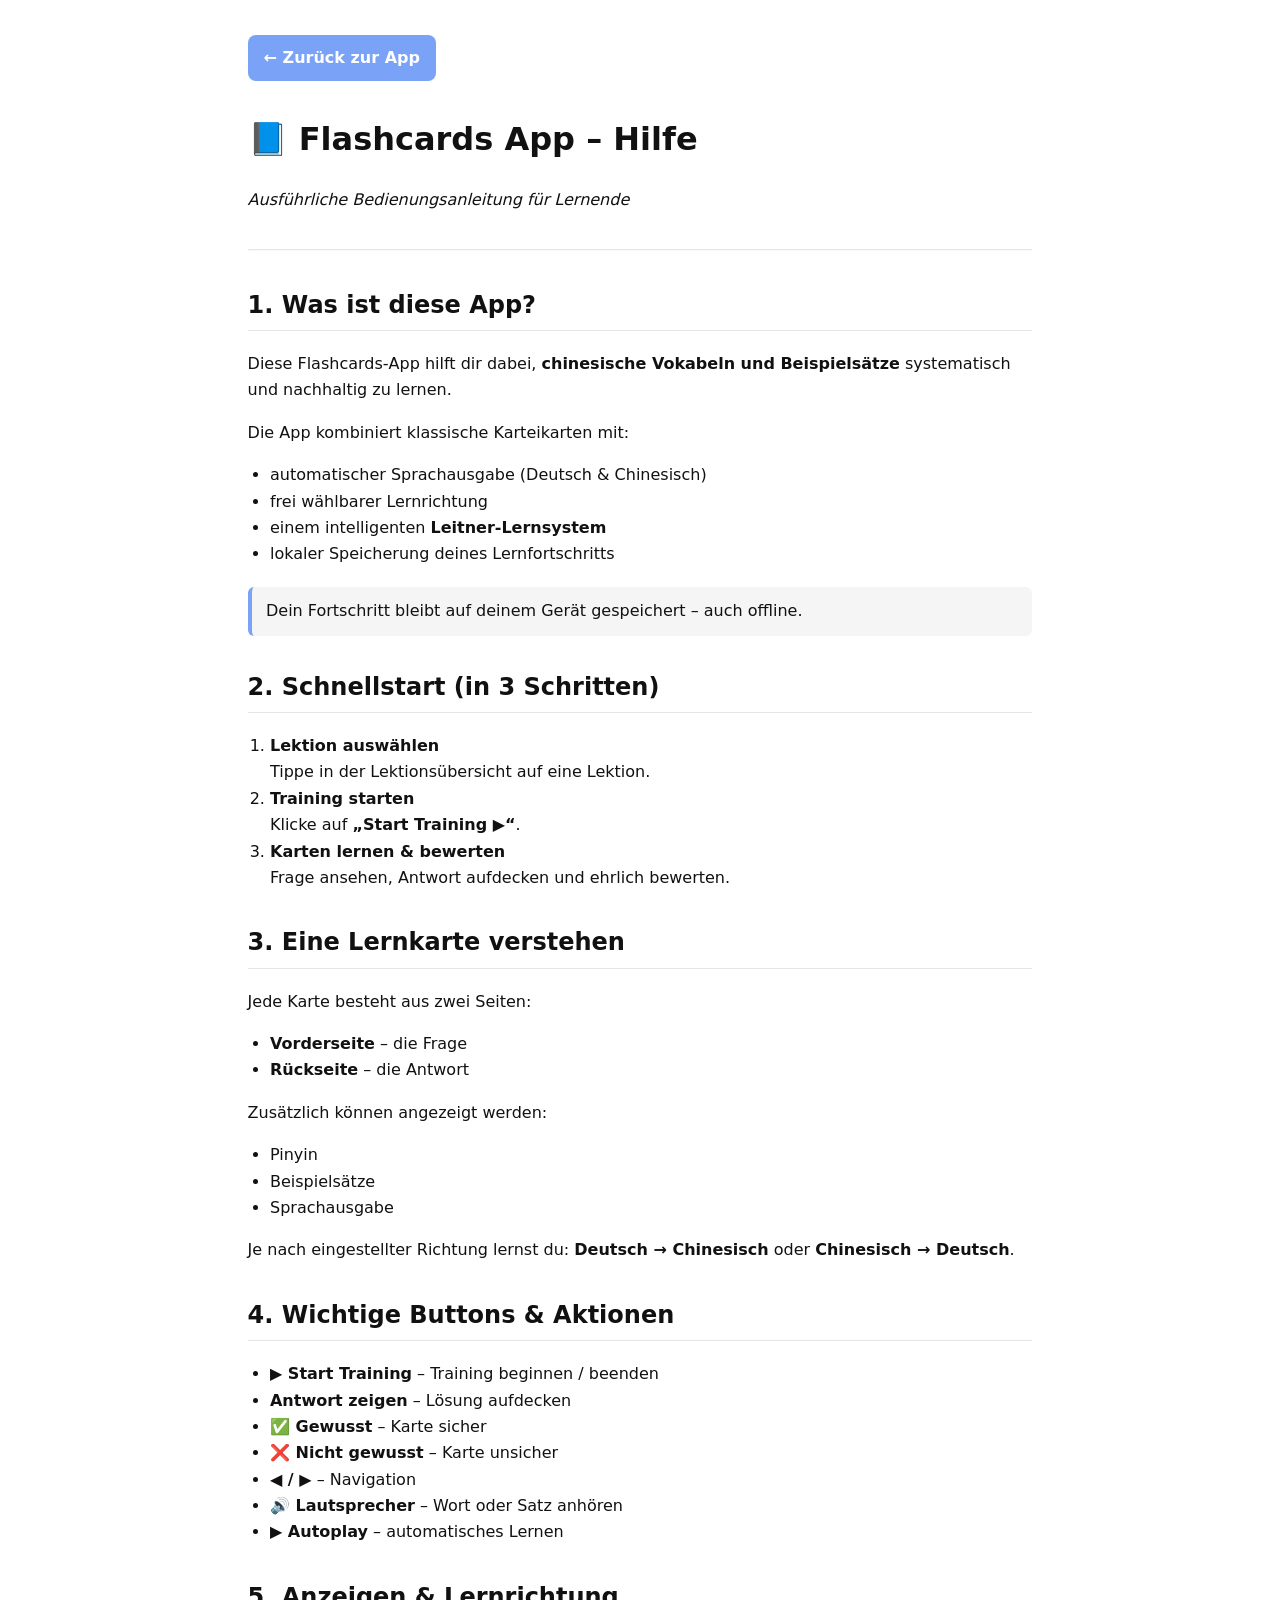
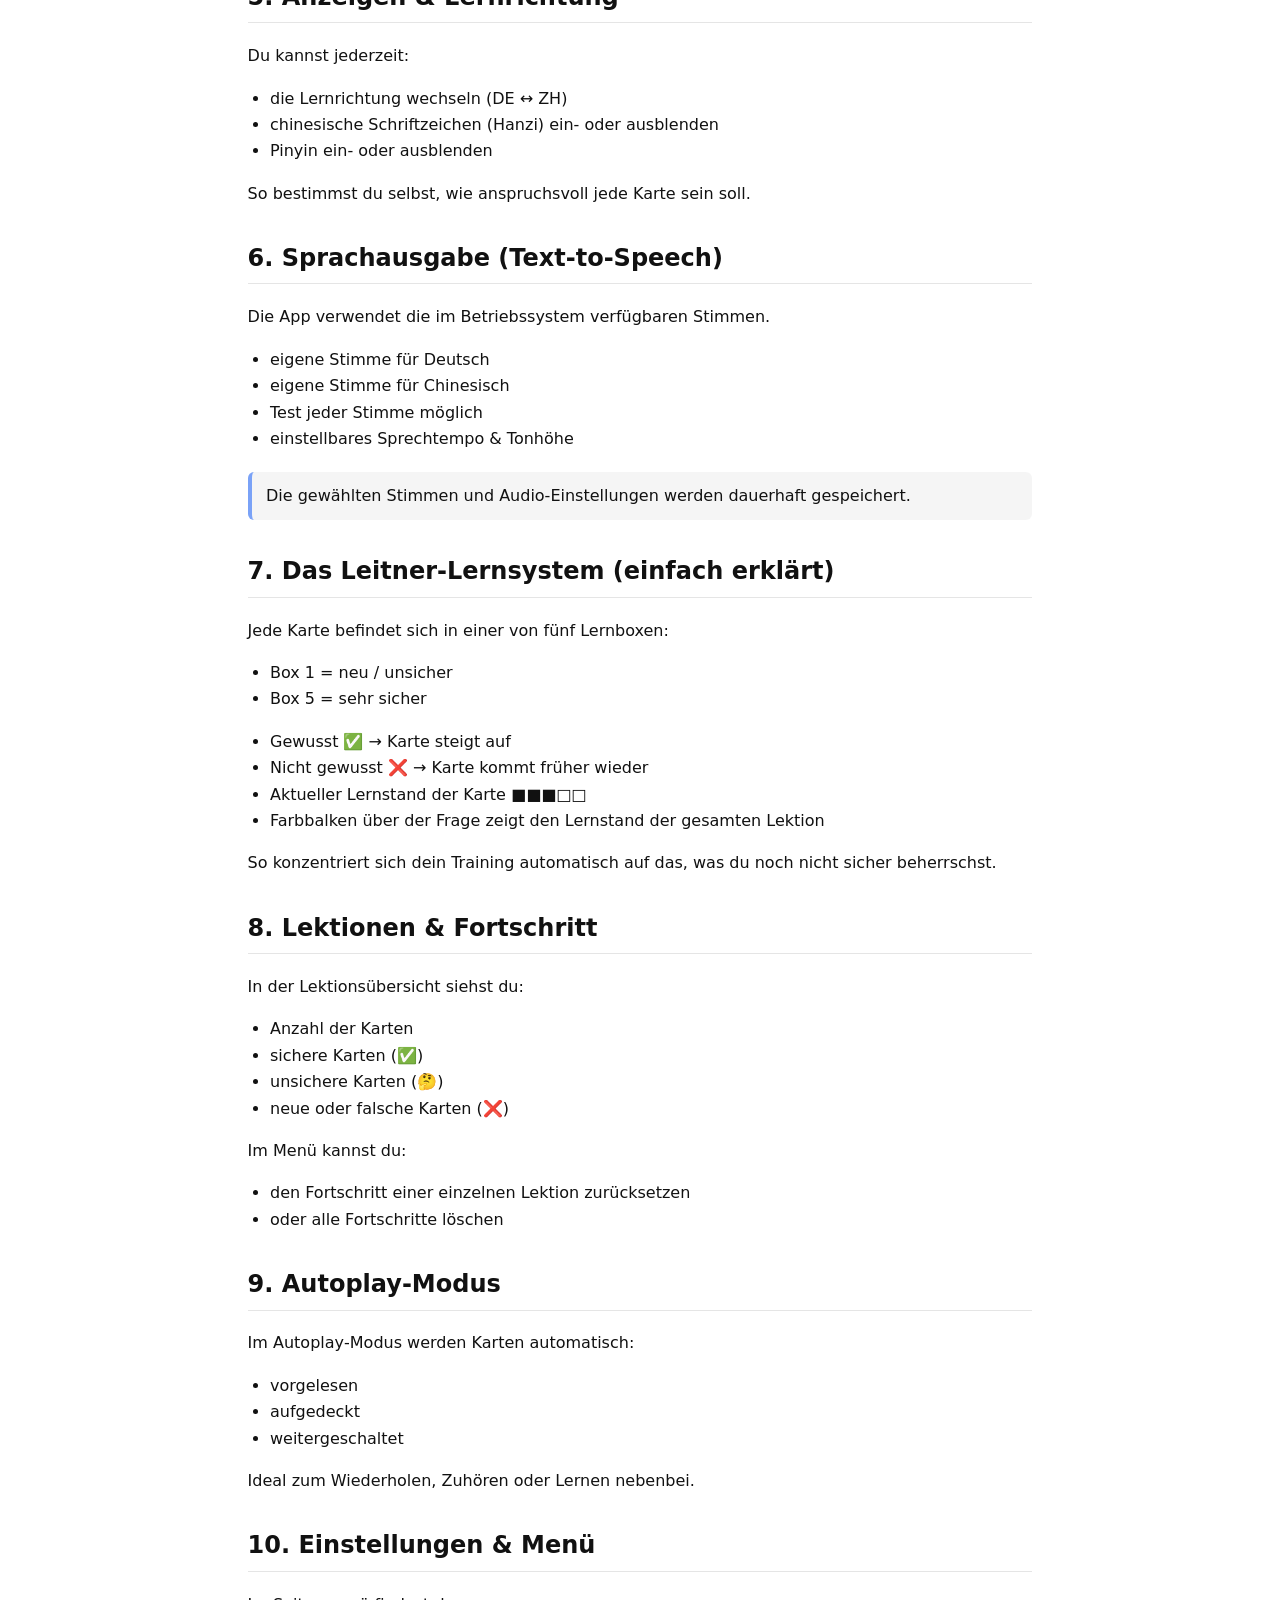
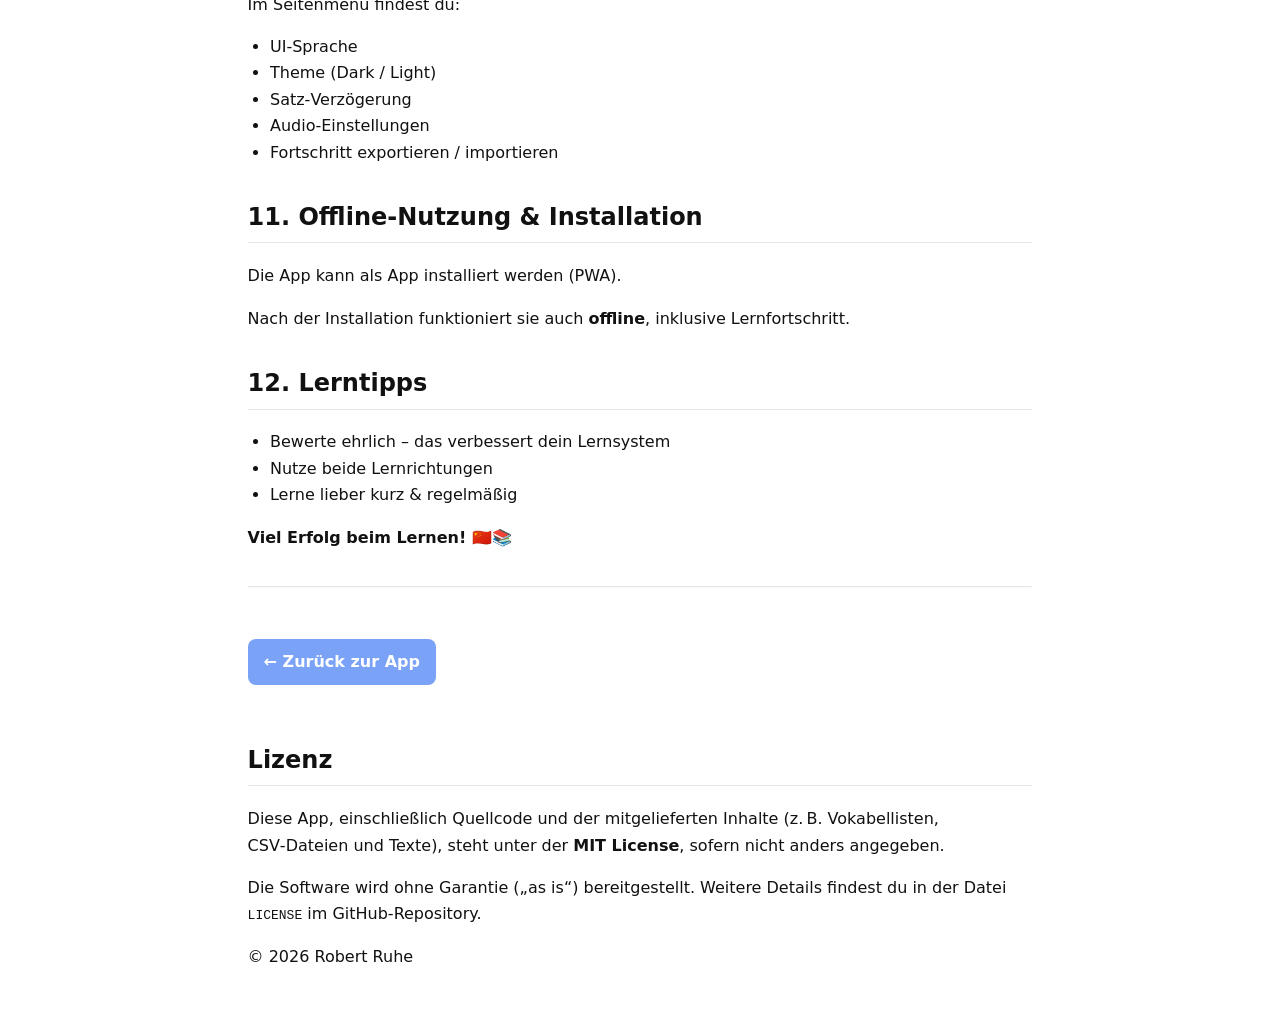
==== commit 0ac91899: "Add files via upload" ====
--- a/help.html
+++ b/help.html
@@ -183,10 +183,12 @@
     </ul>
 
     <p>
-      ✅ Gewusst → Karte steigt auf<br>
-      ❌ Nicht gewusst → Karte kommt früher wieder<br>
-	  ■■■□□ zeigt deinen aktuellen Lernstand der Karte<br>
-	  Farbbalken über der Frage zeigt den Stand der gesamten Lektion
+      <ul>
+	  <li>Gewusst ✅ → Karte steigt auf</li>
+      <li>Nicht gewusst ❌ → Karte kommt früher wieder</li>
+	  <li>Aktueller Lernstand der Karte ■■■□□</li>
+	  <li>Farbbalken über der Frage zeigt den Lernstand der gesamten Lektion</li>
+	  </ul>
     </p>
 
     <p>
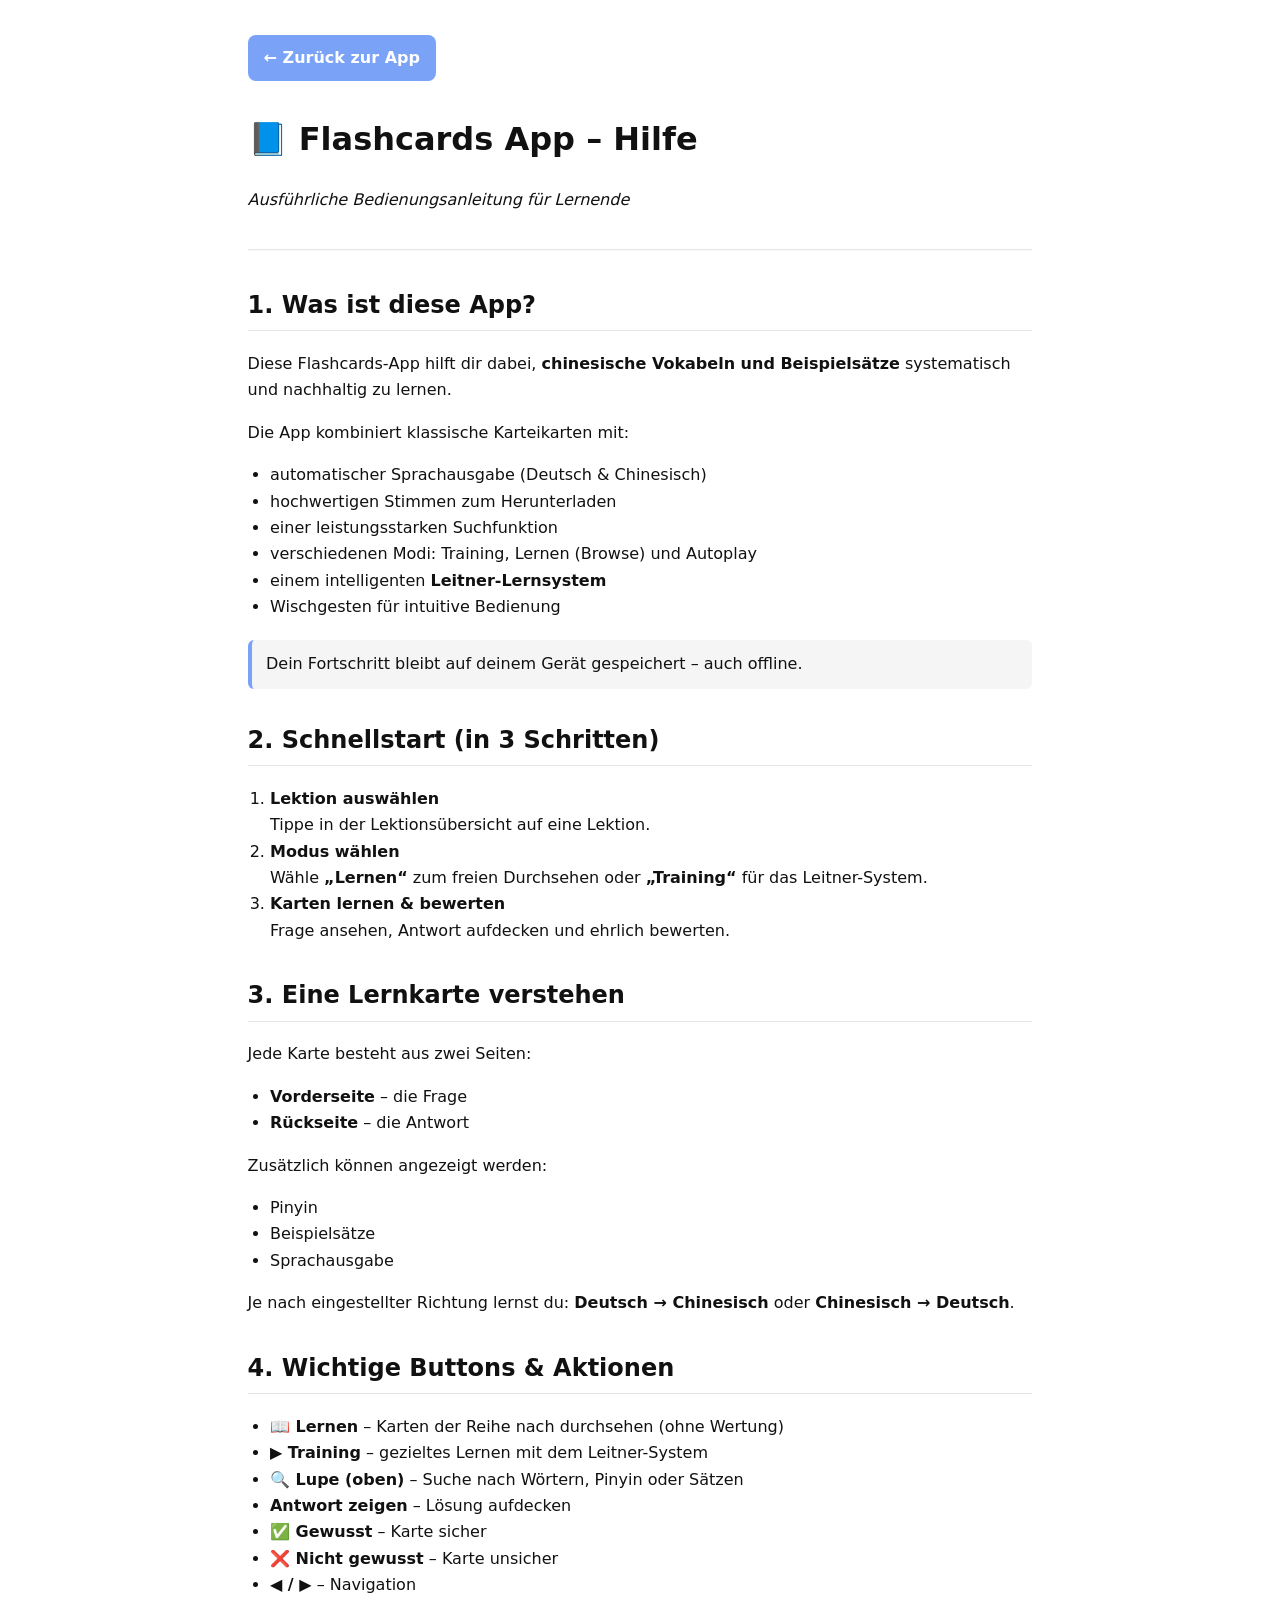
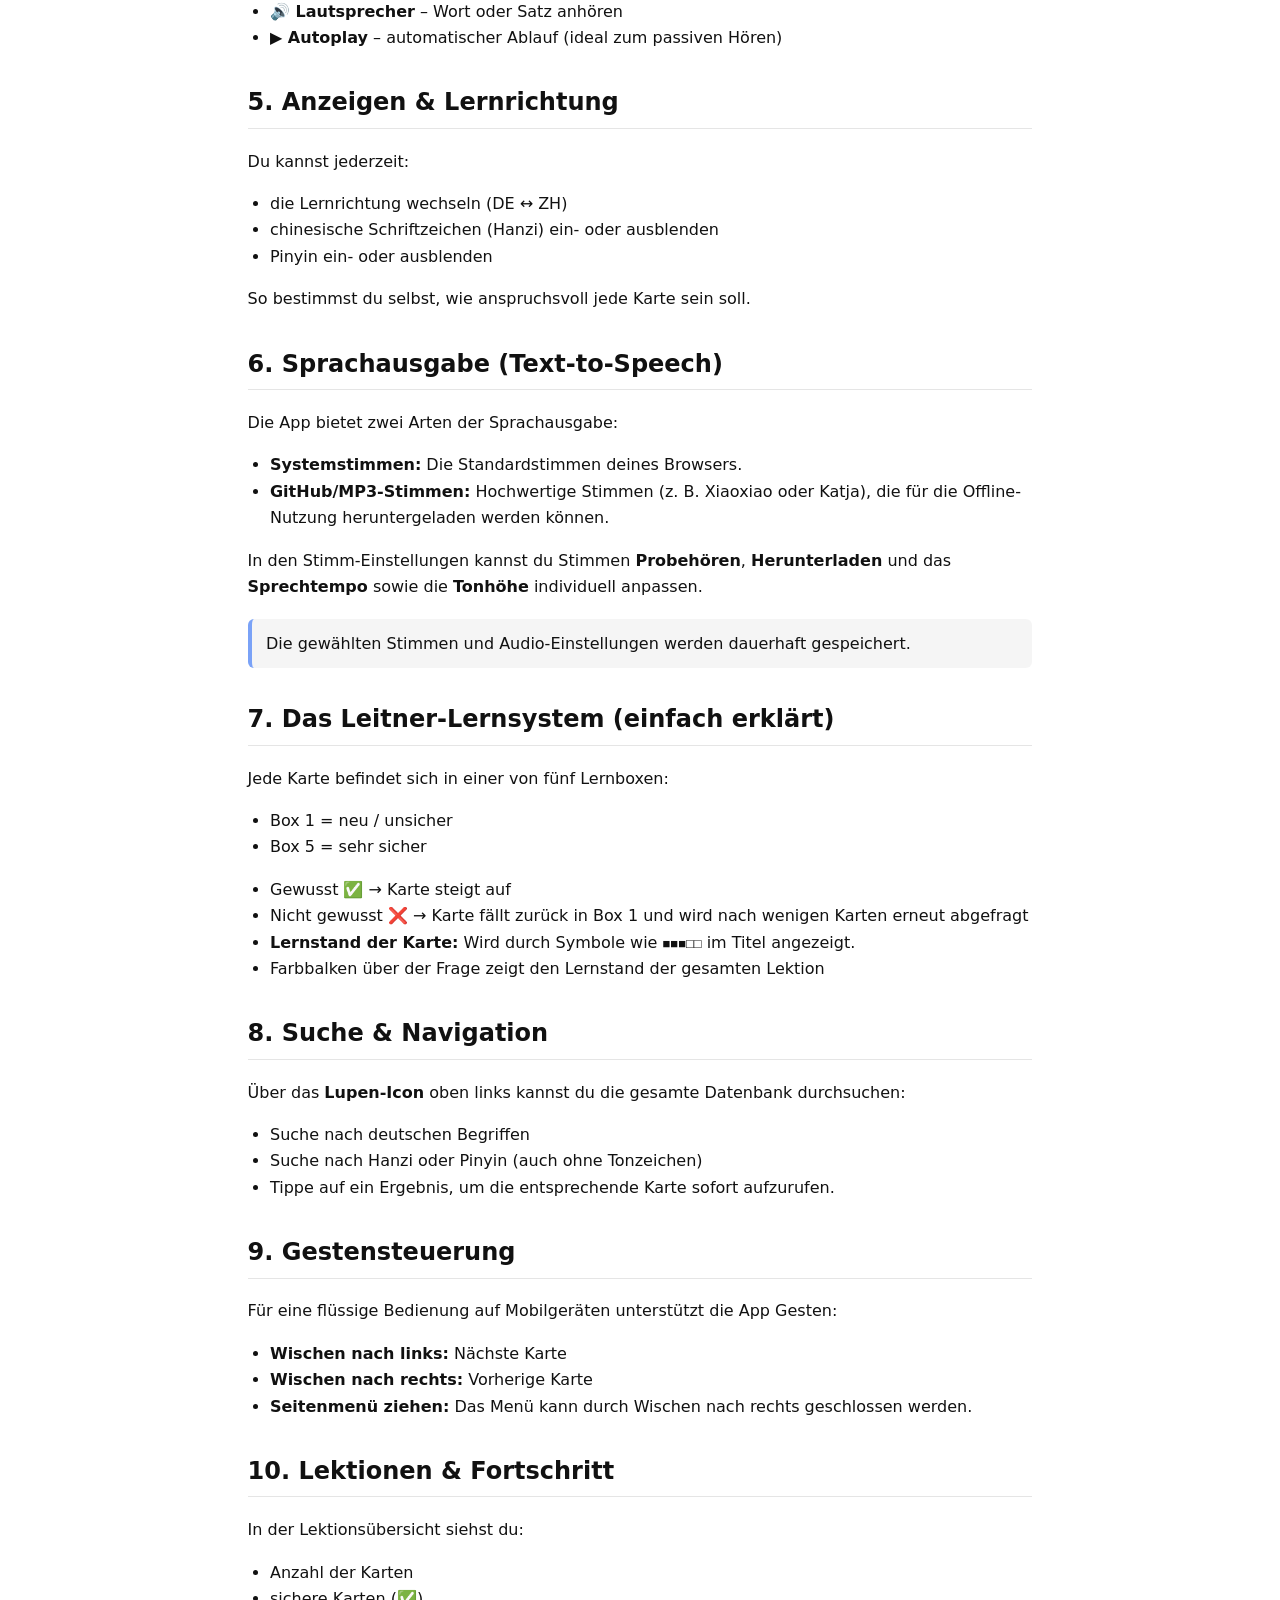
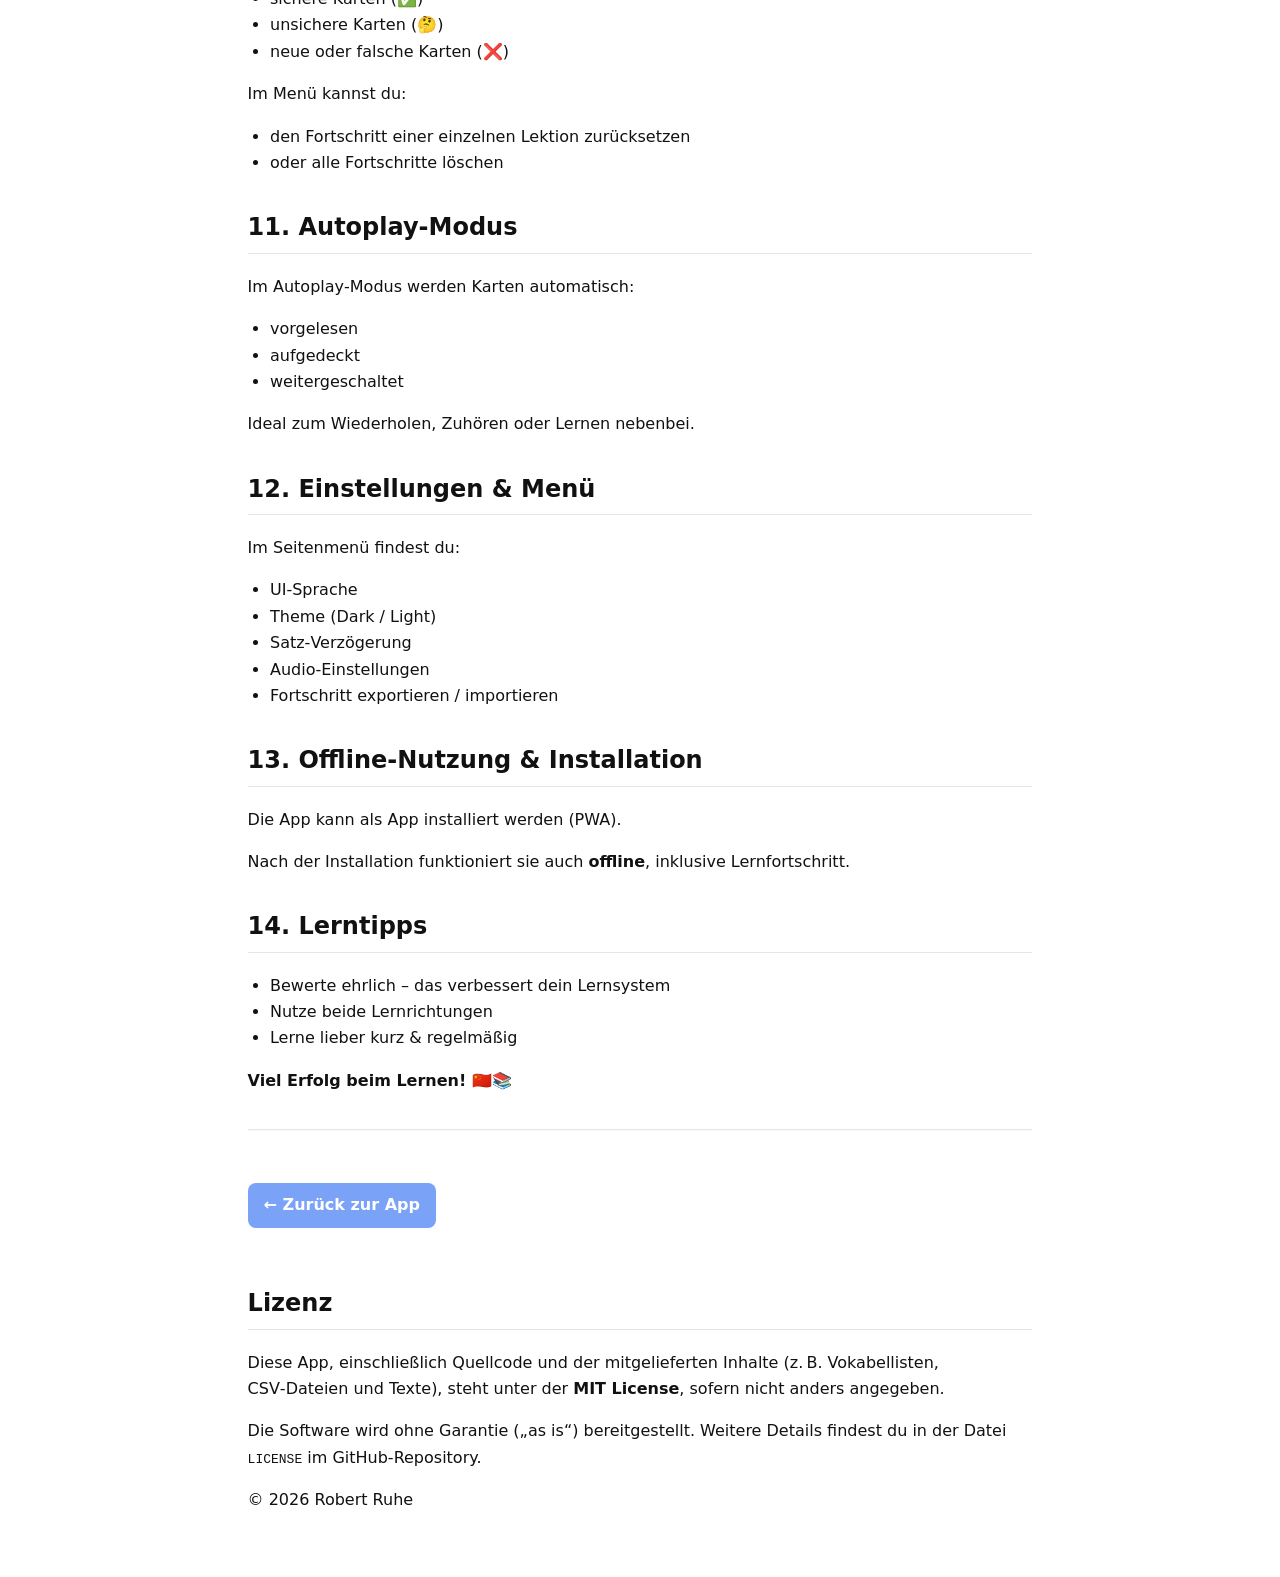
==== commit e4307c11: "Update help.html" ====
--- a/help.html
+++ b/help.html
@@ -88,9 +88,11 @@
     </p>
     <ul>
       <li>automatischer Sprachausgabe (Deutsch & Chinesisch)</li>
-      <li>frei wählbarer Lernrichtung</li>
+      <li>hochwertigen Stimmen zum Herunterladen</li>
+      <li>einer leistungsstarken Suchfunktion</li>
+      <li>verschiedenen Modi: Training, Lernen (Browse) und Autoplay</li>
       <li>einem intelligenten <strong>Leitner‑Lernsystem</strong></li>
-      <li>lokaler Speicherung deines Lernfortschritts</li>
+      <li>Wischgesten für intuitive Bedienung</li>
     </ul>
 
     <div class="note">
@@ -104,8 +106,8 @@
         Tippe in der Lektionsübersicht auf eine Lektion.
       </li>
       <li>
-        <strong>Training starten</strong><br>
-        Klicke auf <b>„Start Training ▶“</b>.
+        <strong>Modus wählen</strong><br>
+        Wähle <b>„Lernen“</b> zum freien Durchsehen oder <b>„Training“</b> für das Leitner-System.
       </li>
       <li>
         <strong>Karten lernen & bewerten</strong><br>
@@ -135,13 +137,15 @@
 
     <h2>4. Wichtige Buttons & Aktionen</h2>
     <ul>
-      <li><strong>▶ Start Training</strong> – Training beginnen / beenden</li>
+      <li><strong>📖 Lernen</strong> – Karten der Reihe nach durchsehen (ohne Wertung)</li>
+      <li><strong>▶ Training</strong> – gezieltes Lernen mit dem Leitner-System</li>
+      <li><strong>🔍 Lupe (oben)</strong> – Suche nach Wörtern, Pinyin oder Sätzen</li>
       <li><strong>Antwort zeigen</strong> – Lösung aufdecken</li>
       <li><strong>✅ Gewusst</strong> – Karte sicher</li>
       <li><strong>❌ Nicht gewusst</strong> – Karte unsicher</li>
       <li><strong>◀ / ▶</strong> – Navigation</li>
       <li><strong>🔊 Lautsprecher</strong> – Wort oder Satz anhören</li>
-      <li><strong>▶︎ Autoplay</strong> – automatisches Lernen</li>
+      <li><strong>▶︎ Autoplay</strong> – automatischer Ablauf (ideal zum passiven Hören)</li>
     </ul>
 
     <h2>5. Anzeigen & Lernrichtung</h2>
@@ -160,14 +164,15 @@
 
     <h2>6. Sprachausgabe (Text‑to‑Speech)</h2>
     <p>
-      Die App verwendet die im Betriebssystem verfügbaren Stimmen.
-    </p>
-    <ul>
-      <li>eigene Stimme für Deutsch</li>
-      <li>eigene Stimme für Chinesisch</li>
-      <li>Test jeder Stimme möglich</li>
-      <li>einstellbares Sprechtempo & Tonhöhe</li>
-    </ul>
+      Die App bietet zwei Arten der Sprachausgabe:
+    </p>
+    <ul>
+      <li><strong>Systemstimmen:</strong> Die Standardstimmen deines Browsers.</li>
+      <li><strong>GitHub/MP3-Stimmen:</strong> Hochwertige Stimmen (z. B. Xiaoxiao oder Katja), die für die Offline-Nutzung heruntergeladen werden können.</li>
+    </ul>
+    <p>
+      In den Stimm-Einstellungen kannst du Stimmen <b>Probehören</b>, <b>Herunterladen</b> und das <b>Sprechtempo</b> sowie die <b>Tonhöhe</b> individuell anpassen.
+    </p>
 
     <div class="note">
       Die gewählten Stimmen und Audio‑Einstellungen werden dauerhaft gespeichert.
@@ -185,18 +190,33 @@
     <p>
       <ul>
 	  <li>Gewusst ✅ → Karte steigt auf</li>
-      <li>Nicht gewusst ❌ → Karte kommt früher wieder</li>
-	  <li>Aktueller Lernstand der Karte ■■■□□</li>
+      <li>Nicht gewusst ❌ → Karte fällt zurück in Box 1 und wird nach wenigen Karten erneut abgefragt</li>
+	  <li><strong>Lernstand der Karte:</strong> Wird durch Symbole wie <code>■■■□□</code> im Titel angezeigt.</li>
 	  <li>Farbbalken über der Frage zeigt den Lernstand der gesamten Lektion</li>
 	  </ul>
     </p>
 
-    <p>
-      So konzentriert sich dein Training automatisch auf das,
-      was du noch nicht sicher beherrschst.
-    </p>
-
-    <h2>8. Lektionen & Fortschritt</h2>
+    <h2>8. Suche & Navigation</h2>
+    <p>
+      Über das <strong>Lupen-Icon</strong> oben links kannst du die gesamte Datenbank durchsuchen:
+    </p>
+    <ul>
+      <li>Suche nach deutschen Begriffen</li>
+      <li>Suche nach Hanzi oder Pinyin (auch ohne Tonzeichen)</li>
+      <li>Tippe auf ein Ergebnis, um die entsprechende Karte sofort aufzurufen.</li>
+    </ul>
+
+    <h2>9. Gestensteuerung</h2>
+    <p>
+      Für eine flüssige Bedienung auf Mobilgeräten unterstützt die App Gesten:
+    </p>
+    <ul>
+      <li><strong>Wischen nach links:</strong> Nächste Karte</li>
+      <li><strong>Wischen nach rechts:</strong> Vorherige Karte</li>
+      <li><strong>Seitenmenü ziehen:</strong> Das Menü kann durch Wischen nach rechts geschlossen werden.</li>
+    </ul>
+
+    <h2>10. Lektionen & Fortschritt</h2>
     <p>
       In der Lektionsübersicht siehst du:
     </p>
@@ -215,7 +235,7 @@
       <li>oder alle Fortschritte löschen</li>
     </ul>
 
-    <h2>9. Autoplay‑Modus</h2>
+    <h2>11. Autoplay‑Modus</h2>
     <p>
       Im Autoplay‑Modus werden Karten automatisch:
     </p>
@@ -229,7 +249,7 @@
       Ideal zum Wiederholen, Zuhören oder Lernen nebenbei.
     </p>
 
-    <h2>10. Einstellungen & Menü</h2>
+    <h2>12. Einstellungen & Menü</h2>
     <p>
       Im Seitenmenü findest du:
     </p>
@@ -241,7 +261,7 @@
       <li>Fortschritt exportieren / importieren</li>
     </ul>
 
-    <h2>11. Offline‑Nutzung & Installation</h2>
+    <h2>13. Offline‑Nutzung & Installation</h2>
     <p>
       Die App kann als App installiert werden (PWA).
     </p>
@@ -250,7 +270,7 @@
       inklusive Lernfortschritt.
     </p>
 
-    <h2>12. Lerntipps</h2>
+    <h2>14. Lerntipps</h2>
     <ul>
       <li>Bewerte ehrlich – das verbessert dein Lernsystem</li>
       <li>Nutze beide Lernrichtungen</li>
--- a/assets/css/style.css
+++ b/assets/css/style.css
@@ -65,7 +65,7 @@
    Header-Banner – Default (Dark Mode)
    ============================================================ */
 .header-banner {
-    content: url("../img/header.png");
+    content: url("../img/header.webp");
     width: 100%;
     max-width: 1100px;
     height: auto;
@@ -78,14 +78,14 @@
    ============================================================ */
    
 html.light-orange .header-banner {
-    content: url("../img/header-light.png");
+    content: url("../img/header-light.webp");
 }
 html.light-warm .header-banner {
-    content: url("../img/header-warm.png");
+    content: url("../img/header-warm.webp");
 }
 
 html.light-blue .header-banner {
-    content: url("../img/header-blue.png");
+    content: url("../img/header-blue.webp");
 }
 
 main.container {
@@ -147,7 +147,7 @@
 .container{max-width:1100px;margin:24px auto;padding:0 12px}
 header h1{margin:0 0 2px 0;font-size:26px;line-height:1.1}
 .subtitle{margin:0 0 8px 0;color:var(--muted);font-size:14px}
-.top-actions{display:flex;gap:10px;flex-wrap:wrap;align-items:center;margin-bottom:6px; margin-top:16px;} /* Etwas mehr Gap (10px) für bessere Gruppierung (Training + Autoplay) */
+.top-actions{display:flex;gap:10px;flex-wrap:wrap;align-items:center;margin-bottom:6px; margin-top:10px;} /* Etwas mehr Gap (10px) für bessere Gruppierung (Training + Autoplay) */
 /* NEU: Kinder der Row flexibel machen, um Wrap zu vermeiden (schrumpfen proportional) */
 .top-actions > * {
  flex-shrink: 1; /* Ermöglicht Schrumpfen bei Text-Änderungen, statt Wrap */
@@ -181,9 +181,9 @@
     padding: 7px 10px;
 }
 .btn.toggle.active {
-    background: var(--primary-bg, var(--accent));
-    border-color: var(--primary-border, var(--accent));
-    color: var(--accent-text);
+    background: var(--color-primary) !important;
+    border-color: var(--color-primary) !important;
+    color: var(--color-accent-text) !important;
 }
 
 .actions-inline {
@@ -200,6 +200,7 @@
 .actions-inline .btn {
     flex: 1 1 0;                  /* wichtig: gleichmäßig wachsen + schrumpfen */
     min-width: 0;                 /* erlaubt Schrumpfen unter Inhaltsbreite */
+    background: color-mix(in srgb, var(--color-text) 10%, var(--color-card));
     padding: 8px 8px;            /* etwas mehr vertikales Padding für bessere Höhe */
     font-weight: 600;
     font-size: 14px;
@@ -210,15 +211,14 @@
 }
 
 .training-group .btn {
- flex: 0 0 170px;
- min-width: 170px;
- width: 170px;
- white-space: nowrap;
+ flex: 1 1 0;
+ min-width: 110px;
+ white-space: normal;
+ background: color-mix(in srgb, var(--color-text) 10%, var(--color-card));
+ line-height: 1.2;
+ padding: 10px;
  text-align: center;
- display: inline-flex;
- align-items: center;
- justify-content: center;
- box-sizing: border-box;
+ font-weight: 600;
 }
 
 .training-group .btn:active {
@@ -231,34 +231,22 @@
  border-color: var(--primary-border, var(--accent));
 }
 
-#btnAutoplay {
- background: var(--primary-bg, var(--accent)) !important;
- border-color: var(--primary-border, var(--accent)) !important;
- color: var(--accent-text) !important;
-}
-
-#btnAutoplay.primary {
- background: var(--primary-bg, var(--accent)) !important;
- border-color: var(--primary-border, var(--accent)) !important;
- color: var(--accent-text) !important;
-}
-
 /* NEU: Gruppe für Training + Autoplay (unter Sliders) – Flex-Row für nebeneinander */
 .training-group {
- display: flex;
- gap: 16px;
- align-items: center;
- justify-content: center; /* Zentriert die Gruppe */
- margin-top: 12px; /* Abstand zu Sliders oben */
- flex-wrap: nowrap; /* NEU: Immer single-line auf Desktop (kein Wrap für die beiden Buttons) */
+    display: grid;
+    grid-template-columns: repeat(3, 1fr);
+    gap: 12px;
+    width: 100%;
+    margin-top: 1px;
+    align-items: stretch;
 }
 /* NEU: Autoplay als Primary (wenn Klasse hinzugefügt): Farblich identisch zum Training-Button */
 
 /* Breitere und höhere Swap/Direction-Button */
 .btn.swap {
- background: var(--color-primary-bg);
- border: 1px solid var(--color-primary-border);
- color: var(--color-accent-text);
+ background: color-mix(in srgb, var(--color-text) 10%, var(--color-card));
+ border: 1px solid var(--color-border);
+ color: var(--color-text);
  font-weight: 600; /* Bold für den Text */
  padding: 8px 10px; /* Höheres Padding (vertikal mehr für Zentrierung und Präsenz) */
  font-size: 16px; /* Geändert: Größere Schrift für den gesamten Text ("< Richtung >") */
@@ -272,6 +260,13 @@
  text-align: center; /* Text zentriert (Fallback) */
  line-height: 1.2; /* Etwas mehr Zeilenhöhe für den Text */
  white-space: nowrap; /* Verhindert Umbruch des Texts */
+ transition: background 0.2s ease, border-color 0.2s ease, color 0.2s ease;
+}
+
+.btn.swap.active {
+ background: var(--color-primary) !important;
+ border-color: var(--color-primary) !important;
+ color: var(--color-accent-text) !important;
 }
 
 .card{
@@ -321,7 +316,7 @@
 .stats-bar{margin-top:8px;color:#a7b5c5;font-size:13px;text-align:center}
 .debug {
   position: fixed;
-  inset: 5% 5% auto 5%;
+  inset: 80px 5% auto 5%;
   background: var(--color-card);
   border: 1px solid var(--color-border);
   border-radius: 12px;
@@ -413,20 +408,44 @@
 	padding:8px 16px; /* NEU: Höheres Padding (8px vertikal), passt zu Swap (8px) */ 
 	font-weight:600; min-width:84px; 
 	min-height:38px; /* NEU: Gleiche min-height wie Swap (40px) für Balance */ 
-	flex:1 1 auto; 
+	flex:1 1 0; 
 	display: flex; 
 	align-items: center; 
 	justify-content: center; 
 	text-align: center;} /* Zentrierung der Beschriftungen (z.B. "DE"/"ZH") – horizontal/vertikal perfekt */
 .btn.swap{font-weight:600;padding:8px 10px}
 .gap-row input[type=range]{width:100%}
-.two-col{display:flex; flex-wrap:wrap; gap:10px}
-.two-col > *{flex:1 1 calc(50% - 10px); max-width:calc(50% - 10px)}
-.voice-btn{width:100%}
-.voice-config{display:flex;flex-direction:column;gap:6px}
+.two-col {
+  display: grid;
+  grid-template-columns: 1fr 1fr;
+  gap: 10px;
+}
+.voice-btn {
+    width: 100%;
+    background: color-mix(in srgb, var(--color-text) 10%, var(--color-card));
+    transition: background 0.2s ease, border-color 0.2s ease;
+}
+.voice-btn.active {
+    background: var(--color-primary) !important;
+    border-color: var(--color-primary) !important;
+    color: var(--color-accent-text) !important;
+}
+.voice-config{display:flex;flex-direction:column;gap:10px}
 .voice-range{width:100%}
-.ratebar{display:flex;gap:8px;justify-content:center;align-items:stretch;flex-wrap:nowrap;margin:10px 0 6px}
-.ratebar .btn{flex:0 0 calc((100% - 16px)/3); max-width:calc((100% - 16px)/3); white-space:nowrap; overflow:hidden; text-overflow:ellipsis; padding:16px 12px}
+.ratebar{
+  display:flex;
+  gap:30px;
+  margin:10px 0 6px;
+}
+
+.ratebar .btn{
+  flex:1;
+  white-space:nowrap;
+  overflow:hidden;
+  text-overflow:ellipsis;
+  padding:16px 12px;
+}
+
 @media(max-width:480px){ .ratebar .btn{padding:12px 10px; font-size:12px} }
 @media(max-width:460px){ header h1{font-size:20px} .subtitle{font-size:12px} }
 @media(max-width:900px){.grid-2{grid-template-columns:1fr}}
@@ -450,7 +469,7 @@
 }
 /* Kleinerer Abstand der Labels zu den Sliders (ZH und DE) */
 .voice-config .lbl { /* Überschreibt den globalen .lbl-Margin */
- margin-bottom: 2px; /* Stark reduziert: Labels sehr nah an den Sliders darunter */
+ margin-bottom: 0px; /* Stark reduziert: Labels sehr nah an den Sliders darunter */
  text-align: left; /* Andere Labels (z.B. in Voice-Config) bleiben linksbündig */
 }
 #rateZhVal, #pitchZhVal {
@@ -458,8 +477,8 @@
 }
 #rateZhRange, #pitchZhRange,
 #rateDeRange, #pitchDeRange {
- margin-top: 0;
- padding-top: 2px; /* Minimaler Puffer, falls nötig */
+ margin-bottom: 8px;
+ padding-top: 0px; /* Minimaler Puffer, falls nötig */
 }
 
 /* KONSISTENZ-REGELN: Einheitliche Schriftgröße (14px) für Labels und Buttons in Voice- und Gap-Bereichen */
@@ -478,18 +497,24 @@
 }
 /* Responsive: Mobile-Anpassungen */
 @media (max-width: 480px) {
- .top-actions { margin-top: 12px; gap: 6px; }
- .training-group {
-  gap: 14px;
-  justify-content:center;
-  flex-wrap:wrap;
-  flex-direction:row;
- }
- .training-group .btn {
-  flex: 0 0 130px;
-  width: 130px;
-  min-width: 130px;
- }
+ .top-actions { margin-top: 10px; gap: 6px; }
+.training-group {
+    grid-template-columns: repeat(3, 1fr);
+    gap: 8px;
+}
+.training-group .btn {
+    width: 100%;
+    min-width: 0;
+   
+
+    font-size: 13px;
+
+    white-space: normal;
+    line-height: 1.2;
+
+    padding: 8px;
+}
+
  .btn.primary { margin-top:8px; }
  .btn.swap { padding:8px 10px; min-height:38px; font-size:16px; }
  .mode-item { padding:8px 12px; min-height:38px; min-width:84px; font-size:13px; }
@@ -503,7 +528,7 @@
  #rateZhVal, #pitchZhVal, #rateDeVal, #pitchDeVal, #gapVal { font-size:11px; }
  .voice-config { gap:6px; }
  .voice-config > *:first-child { margin-top:8px; }
- .voice-config .lbl { margin-bottom:3px; }
+ .voice-config .lbl { margin-bottom:0px; }
 }
 
 /* ============================================================
@@ -592,11 +617,10 @@
 
 
 /* ================== BUTTON-KOSMETIK ================== */
-.ratebar .btn { flex: 1 1 0; max-width: none; text-align:center; }
+.ratebar .btn { flex: 1 1 0; text-align:center; }
 .card-controls .btn { flex: 1 1 0; max-width:none; text-align:center; }
-.card-controls, .ratebar { justify-content:center; display:flex; }
+.card-controls { justify-content:center; display:flex; }
 .card-controls .btn, .ratebar .btn { min-width:100px; }
-.ratebar { gap:28px; }
 .card-controls { gap:8px; }
 /* ================== JETZT AUFDECKEN ================== */
 
@@ -766,14 +790,15 @@
 #lessonSelect option {
     display: grid;
     grid-template-columns:
-        100px   /* Lektion */
-         35px   /* Karten */
+        105px   /* Lektion */
+         30px   /* Karten */
          30px   /* strong (✅) */
          30px   /* weak   (🤔) */
          30px;  /* unknown (❌) */  
     gap: 8px;
     font-family: inherit;
     font-size: 14px;
+	white-space: pre-line;
     padding: 4px 6px;
 }
 
@@ -787,17 +812,7 @@
     font-weight: 600;
 }
 
-.lesson-table {
-    display: flex;
-    flex-direction: column;
-    gap: 4px;
-}
-
-.lt-head {
-    background: var(--color-card);
-    border-bottom: 2px solid var(--color-border);
-    font-weight: 600;
-}
+
 
 /* ================================
    Neue Spalte: Schwach (⚠️)
@@ -841,8 +856,8 @@
 .lt-row {
     display: grid;
     grid-template-columns:
-       100px   /* Lektion */
-        35px   /* Karten */
+       105px   /* Lektion */
+        30px   /* Karten */
         30px   /* strong (✅) */
         30px   /* weak   (🤔) */
         30px;  /* unknown (❌) */
@@ -850,6 +865,7 @@
     gap: 8px;
     padding: 4px 6px;
     font-size: 14px;
+	white-space: pre-line;
     align-items: center;
     background: var(--color-card);
     border-radius: 6px;
@@ -940,6 +956,175 @@
 	z-index: 1000;
 }
 
+#searchToggle {
+    position: absolute;
+    top: 12px;   /* Angepasst, um die visuelle Position zu halten */
+    right: 33px; /* Angepasst, um die visuelle Position zu halten */
+    width: 56px; /* Reduziert auf eine fingerfreundliche Größe um das 40px SVG */
+    height: 56px; /* Reduziert auf eine fingerfreundliche Größe um das 40px SVG */
+    display: flex;
+    align-items: center;
+    justify-content: center;
+    font-size: 20px;
+    border-radius: 12px;
+    background: transparent;
+    border: none;
+    color: var(--bad);
+    cursor: pointer;
+    z-index: 998;
+}
+
+#searchToggle svg {
+    width: 40px;
+    height: 40px;
+    display: block;
+    transform: rotate(80deg);
+    transform-origin: center;
+    fill: currentColor;
+}
+
+.dialog-overlay {
+    position: fixed;
+    inset: 0;
+    background: var(--color-overlay);
+    opacity: 0;
+    pointer-events: none;
+    transition: opacity 0.25s ease;
+    z-index: 900;
+}
+
+.dialog-overlay.active {
+    opacity: 1;
+    pointer-events: auto;
+}
+
+#searchPanel {
+    max-width: 520px;
+    left: 50%;
+    top: 80px; /* Align with voice panel */
+    transform: translateX(-50%);
+    right: auto;
+    bottom: auto;
+    width: calc(100% - 32px);
+    z-index: 1000;
+}
+
+.search-input-row {
+    display: flex;
+    gap: 8px;
+    align-items: center;
+    flex-wrap: wrap;
+}
+
+.search-lang-toggle{
+    display:flex;
+    gap:6px;
+    align-items:center;
+}
+.search-lang-toggle .btn{
+    padding:6px 10px;
+    font-size:13px;
+}
+.search-lang-toggle .btn.active{
+    background: var(--primary-bg);
+    border-color: var(--primary-border);
+    color: var(--accent-text);
+}
+
+#searchInput {
+    flex: 1 1 220px;
+    min-width: 160px;
+}
+
+.search-results {
+    display: grid;
+    gap: 10px;
+}
+
+.search-result {
+    border: 1px solid var(--color-border);
+    border-radius: 10px;
+    padding: 12px;
+    cursor: pointer;
+    background: var(--color-card);
+    transition: background 0.2s ease, transform 0.2s ease;
+}
+
+.search-result:hover {
+    background: rgba(255,255,255,0.08);
+    transform: translateY(-1px);
+}
+
+.search-result mark,
+.search-result mark {
+    background: #4fd54f;
+    color: inherit;
+    padding: 0 2px;
+    border-radius: 3px;
+}
+
+.search-result-main {
+    display: flex;
+    flex-wrap: wrap;
+    justify-content: space-between;
+    gap: 8px;
+    align-items: center;
+    margin-bottom: 6px;
+}
+
+.search-result-main strong {
+    font-size: 15px;
+}
+
+.search-result-header {
+    display: flex;
+    justify-content: space-between;
+    align-items: center;
+    gap: 12px;
+    flex-wrap: wrap;
+    margin-bottom: 8px;
+}
+
+.search-result-lesson,
+.search-result-id {
+    color: var(--muted);
+    font-size: 13px;
+    font-weight: 600;
+}
+
+.search-result-id {
+    text-align: right;
+    white-space: nowrap;
+}
+
+.search-result-sub,
+.search-result-sent {
+    font-size: 14px;
+    color: var(--text);
+    line-height: 1.4;
+}
+
+.search-result-row{display:flex;gap:12px;flex-wrap:wrap;margin-top:8px}
+.search-result-line{display:block;margin-top:8px}
+.search-result-col{flex:1 1 120px}
+.search-sentences{margin-top:10px;display:flex;flex-direction:column;gap:6px}
+.search-sent-de,.search-sent-py,.search-sent-zh{font-size:14px}
+.search-sent-py{color:var(--muted)}
+.search-sent-zh{font-family: system-ui, -apple-system, "Segoe UI", Roboto, "Helvetica Neue", Arial;}
+
+.search-result-label {
+    color: var(--muted);
+    font-weight: 600;
+    margin-right: 6px;
+}
+
+.search-hint,
+.search-empty {
+    color: var(--muted);
+    font-size: 14px;
+    padding: 12px 0;
+}
+
 /* =======================
    Einstellungen Menü
    ======================= */
@@ -1002,6 +1187,7 @@
 /* ================================================= */
 .mode-inline {
     margin-bottom: 12px !important;   /* vorher 8px → jetzt größer */
+	width: 100%;
 }
 
 /* ============================================
@@ -1202,7 +1388,7 @@
     background-clip: padding-box;
 }
 /* ============================================================
-   Header-Banner (PNG statt Text-Header)
+   Header-Banner (webp statt Text-Header)
    ============================================================ */
 
 .app-header {
@@ -1324,4 +1510,25 @@
 #promptBox,
 #solBox {
     border: 2px solid var(--color-border);
-}+}
+
+
+/* ============================================================
+   Aktiver Modus-Button
+   ============================================================ */
+
+.training-group .btn.active-mode {
+
+    background: var(--color-primary) !important;
+    border-color: var(--color-primary) !important;
+    color: var(--color-accent-text) !important;
+    box-shadow: 0 0 0 2px rgba(255,255,255,0.06), 0 2px 8px rgba(0,0,0,0.25);
+    transform: translateY(1px);
+}
+
+/* ============================================================
+   Swipe-Unterstützung für den Lernbereich
+   ============================================================ */
+#learnSection {
+    touch-action: pan-y; /* Erlaubt vertikales Scrollen, blockiert horizontales Browser-Wischen */
+}
